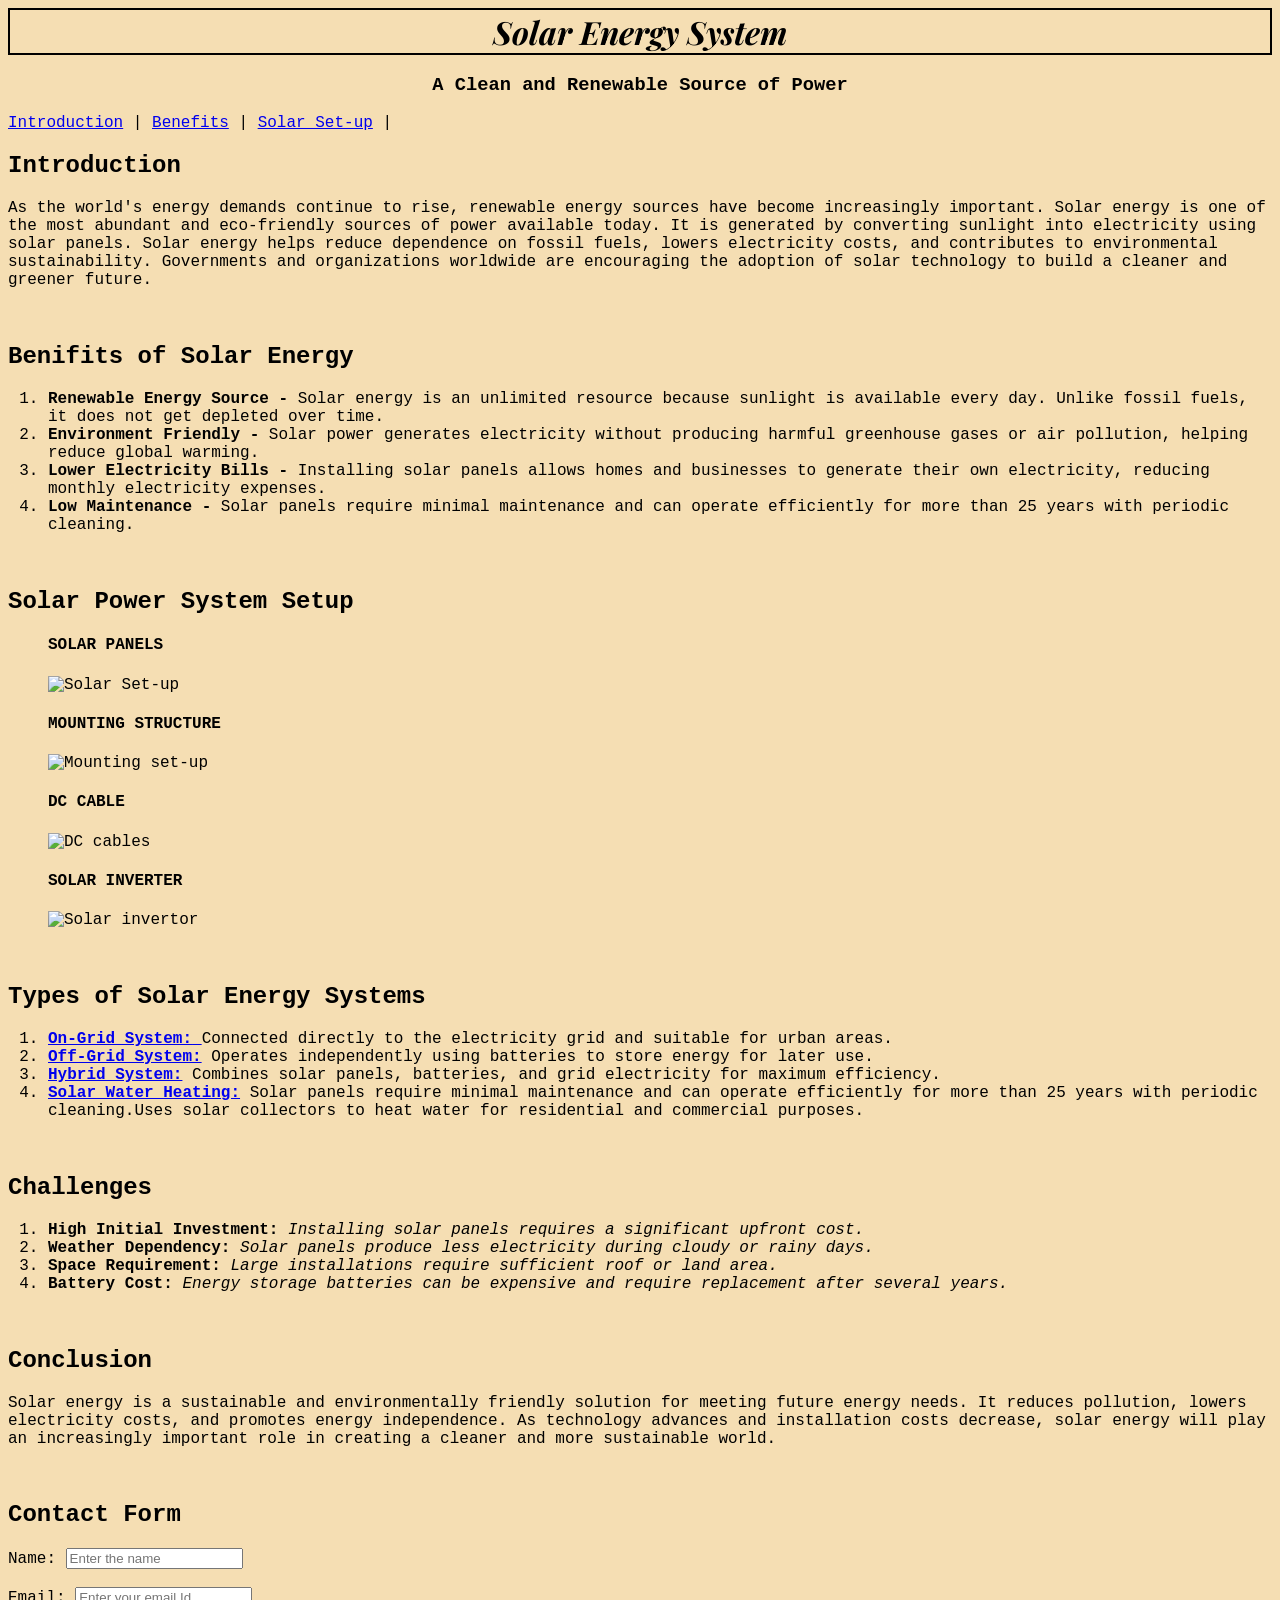
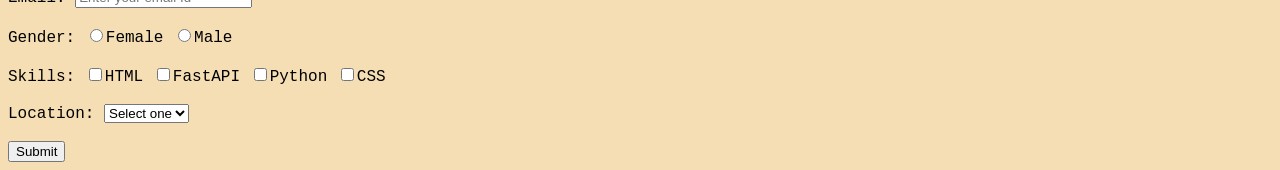
==== index.html @ 3dd2ce3d "Initial commit" ====
<!DOCTYPE html>
<html lang="en">

<head>
    <meta charset="UTF-8">
    <meta name="viewport" content="width=device-width" intitial-scale="1.0">
    <title>Document</title>
    <link rel="stylesheet" href="style.css">

    <link rel="preconnect" href="https://fonts.googleapis.com">
    <link rel="preconnect" href="https://fonts.gstatic.com" crossorigin>
    <link href="https://fonts.googleapis.com/css2?family=Playfair+Display:ital,wght@0,400..900;1,400..900&display=swap"
        rel="stylesheet">
</head>

<body>
    <header>
        <center>
            <h1 class="heading">Solar Energy System</h1>
        </center>
        <center>
            <h3>A Clean and Renewable Source of Power</h3>
        </center>
        <nav>
            <a href="#intro">Introduction</a> |
            <a href="#benefits">Benefits</a> |
            <a href="#solar">Solar Set-up</a> |
        </nav>
    </header>
    <main>
        <section>
            <h2 1d="intro">Introduction</h2>
            <p>
                As the world's energy demands continue to rise, renewable energy sources have become increasingly
                important. Solar energy is one of the most abundant and eco-friendly sources of power available today.
                It is generated by converting sunlight into electricity using solar panels. Solar energy helps reduce
                dependence on fossil fuels, lowers electricity costs, and contributes to environmental sustainability.
                Governments and organizations worldwide are encouraging the adoption of solar technology to build a
                cleaner and greener future.
            </p>

        </section><br>

        <section>
            <h2 id="benefits">Benifits of Solar Energy</h2>
            <div>
                <ol>
                    <li>
                        <strong>Renewable Energy Source - </strong>
                        Solar energy is an unlimited resource because sunlight is available every day. Unlike fossil
                        fuels, it does not get depleted over time.
                    </li>
                    <li>
                        <strong>Environment Friendly - </strong>
                        Solar power generates electricity without producing harmful greenhouse gases or air pollution,
                        helping reduce global warming.
                    </li>
                    <li>
                        <strong>Lower Electricity Bills - </strong>
                        Installing solar panels allows homes and businesses to generate their own electricity, reducing
                        monthly electricity expenses.
                    </li>
                    <li>
                        <strong>Low Maintenance - </strong>
                        Solar panels require minimal maintenance and can operate efficiently for more than 25 years with
                        periodic cleaning.
                    </li>
                </ol>
            </div>

        </section><br>

        <section>
            <h2 id="solar">Solar Power System Setup</h2>
            <ol>
                <h4>SOLAR PANELS</h4>
                <div>
                    <img src="https://encrypted-tbn0.gstatic.com/images?q=tbn:ANd9GcQCHwmeiMUBG3wPKuDEhk__jJaUG-YO5RihmivgfycO5cESAaQXRJ-9K9yX&s=10"
                        alt="Solar Set-up" height="300px" width="400px">
                </div>

                <h4>MOUNTING STRUCTURE</h4>
                <div>
                    <img src="https://encrypted-tbn0.gstatic.com/images?q=tbn:ANd9GcTwO6g69MUpSmwuzorK_7xvmP1jqNILZ2W1FOPPbNqvizZnfvdRvJ2XJvm0&s=10"
                        alt="Mounting set-up" width="400px" height="300px">
                </div>


                <h4>DC CABLE</h4>
                <div>
                    <img src="https://5.imimg.com/data5/SELLER/Default/2024/5/419949028/VB/KY/PE/47517650/solar-dc-cable.jpg"
                        alt="DC cables" width="400px" height="300px">
                </div>

                <h4>SOLAR INVERTER</h4>
                <div>
                    <img src="https://encrypted-tbn0.gstatic.com/images?q=tbn:ANd9GcSm25J7K8Xj5u1mebppReh3TIGiqgfsSwE25ElABiNSB1L2xkKu4NeKWL4&s=10"
                        alt="Solar invertor" width="400px" height="300px">
                </div>
            </ol>
        </section><br>

        <section>
            <h2>Types of Solar Energy Systems</h2>
            <div>
                <ol>
                    <li>
                        <a href="https://youtu.be/YlI4lH0huEs?si=kgb5kOK5kJyaNaJu" target="_blank">
                            <strong>On-Grid System:</strong>
                        </a>

                        Connected directly to the electricity grid and suitable for urban areas.

                    </li>
                    <li>
                        <a href="https://youtu.be/pd5Pie-w7KE?si=GDwRs8TvmSx0lW7p" target="_blank"><strong>Off-Grid
                                System:</strong></a>
                        Operates independently using batteries to store energy for later use.

                    </li>
                    <li>
                        <a href="https://youtu.be/BMrA-5EDakg?si=TUPazJKDAv8kwu_P" target="_blank"><strong>Hybrid
                                System:</strong></a>
                        Combines solar panels, batteries, and grid electricity for maximum efficiency.

                    </li>
                    <li>
                        <a href="https://youtu.be/YmP04fg7yOA?si=Kg4Abdz9SZV_JXS_" target="_blank"><strong>Solar Water
                                Heating:</strong></a>
                        Solar panels require minimal maintenance and can operate efficiently for more than 25 years with
                        periodic cleaning.Uses solar collectors to heat water for residential and commercial purposes.

                    </li>
                </ol>
            </div>

        </section><br>

        <section>
            <h2>Challenges</h2>
            <ol>
                <li>
                    <strong>High Initial Investment:</strong>
                    <i>Installing solar panels requires a significant upfront cost.</i>

                </li>
                <li>
                    <strong>Weather Dependency:</strong>
                    <i>Solar panels produce less electricity during cloudy or rainy days.</i>
                </li>
                <li>
                    <strong>Space Requirement:</strong>
                    <i>Large installations require sufficient roof or land area.</i>
                </li>
                <li>
                    <strong>Battery Cost:</strong>
                    <i>Energy storage batteries can be expensive and require replacement after several years.</i>
                </li>
            </ol>
        </section><br>

        <section>
            <h2>Conclusion</h2>
            <p>
                Solar energy is a sustainable and environmentally friendly solution for meeting future energy needs. It
                reduces pollution, lowers electricity costs, and promotes energy independence. As technology advances
                and installation costs decrease, solar energy will play an increasingly important role in creating a
                cleaner and more sustainable world.
            </p>

        </section><br>

    </main>
    <footer>
        <h2>Contact Form</h2>
        <form action="submit.html">
            <label>Name: </label>
            <input type="text" name="name" placeholder="Enter the name" required>
            <br><br>

            <label>Email: </label>
            <input type="email" placeholder="Enter your email Id"><br><br>

            <label>Gender: </label>
            <input type="radio" name="gender" value="female">Female
            <input type="radio" name="gender" value="female">Male<br><br>

            <label>Skills: </label>
            <input type="checkbox" name="skill" value="html">HTML
            <input type="checkbox" name="skill" value="html">FastAPI
            <input type="checkbox" name="skill" value="html">Python
            <input type="checkbox" name="skill" value="html">CSS
            <br><br>

            <label>Location: </label>

            <select>
                <option>Select one</option>
                <option>Mandya</option>
                <option>Udupi</option>
                <option>Hubbali</option>
                <option>Dharwad</option>
                <option>Bangluru</option>
                <option>Mysuru</option>
            </select><br><br>
            
                <button type="submit">Submit</button>
            
        </form>
    </footer>
</body>

</html>
---- style.css ----
body{ 
    background-color: wheat;
    font-family: 'Courier New', 'Courier New', Courier, monospace;
}

h1 {
    font-family: "Playfair Display", serif;
    font-style: italic;
}


.playfair-display{
  font-family: "Playfair Display", serif;
  font-optical-sizing: auto;
  font-weight: 400;
  font-style: normal;
}

.heading{
    margin: auto ;
    padding: auto;
    border: 2px solid black;
}
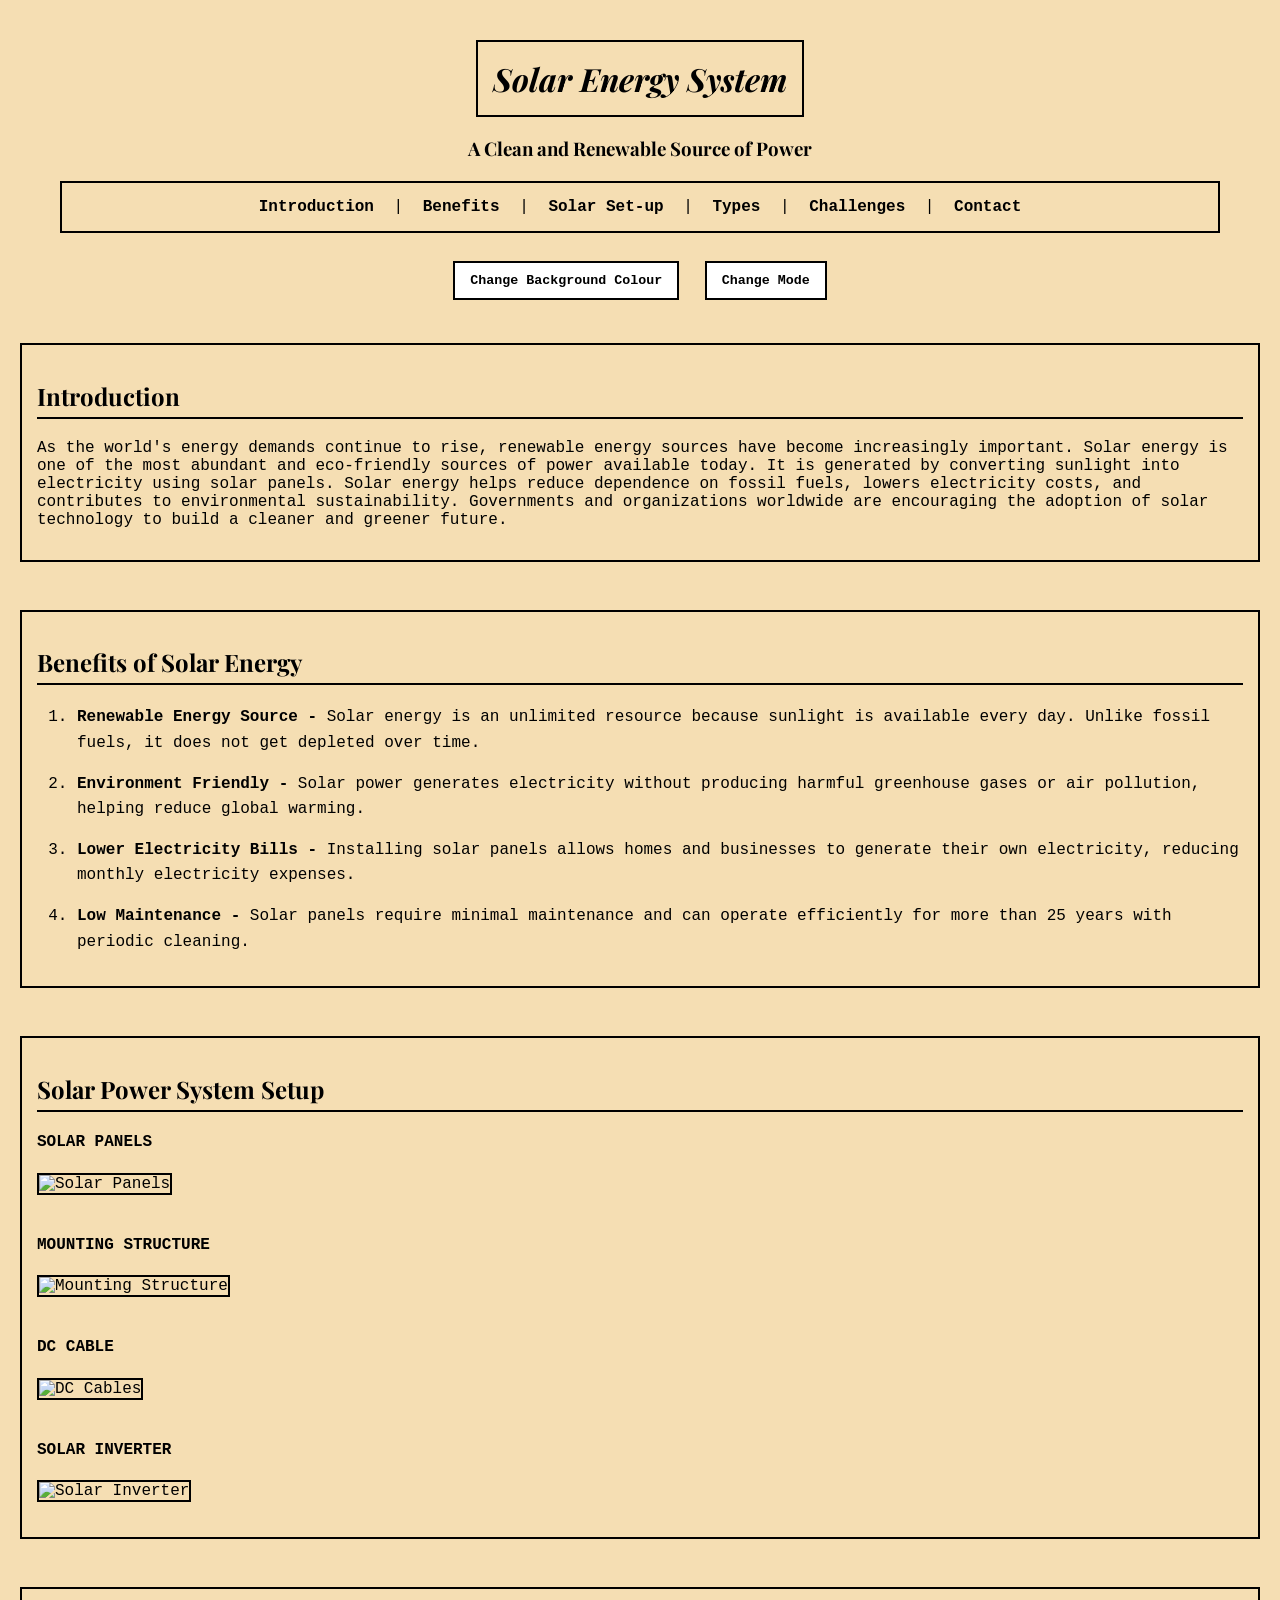
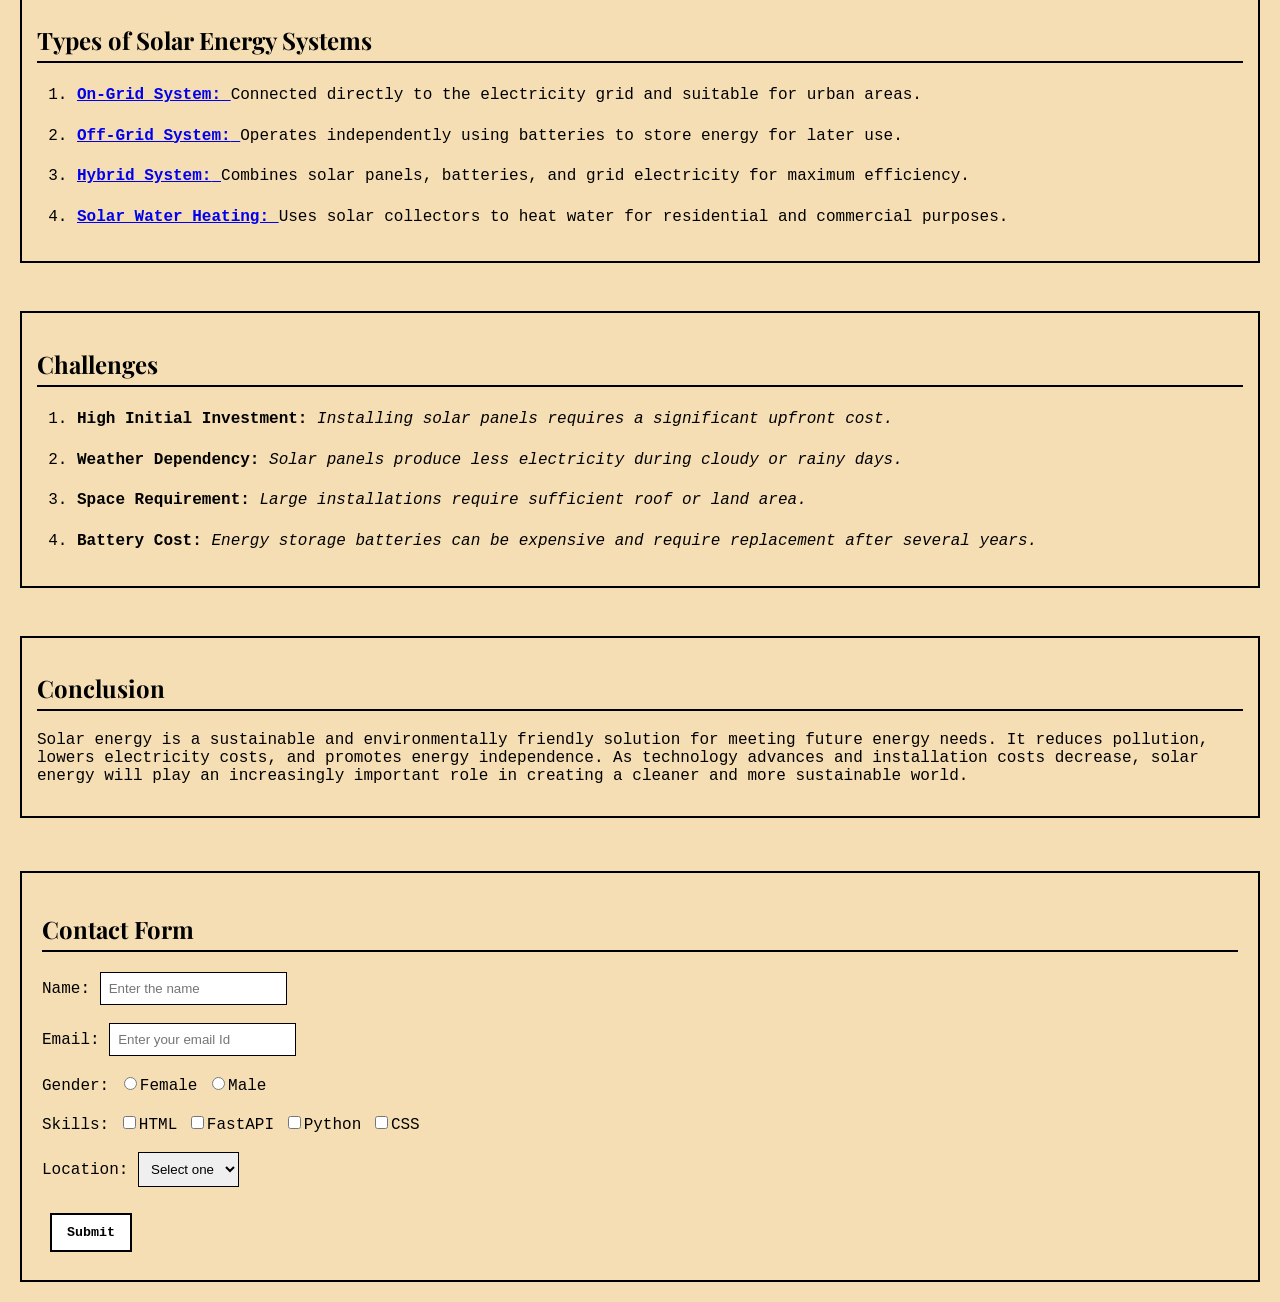
==== commit d4ae1cde: "new content" ====
--- a/index.html
+++ b/index.html
@@ -1,35 +1,47 @@
 <!DOCTYPE html>
 <html lang="en">
-
 <head>
     <meta charset="UTF-8">
-    <meta name="viewport" content="width=device-width" intitial-scale="1.0">
-    <title>Document</title>
+    <meta name="viewport" content="width=device-width, initial-scale=1.0">
+    <title>Solar Energy System</title>
     <link rel="stylesheet" href="style.css">
 
     <link rel="preconnect" href="https://fonts.googleapis.com">
     <link rel="preconnect" href="https://fonts.gstatic.com" crossorigin>
-    <link href="https://fonts.googleapis.com/css2?family=Playfair+Display:ital,wght@0,400..900;1,400..900&display=swap"
-        rel="stylesheet">
+    <link href="https://fonts.googleapis.com/css2?family=Playfair+Display:ital,wght@0,400..900;1,400..900&display=swap" rel="stylesheet">
 </head>
 
-<body>
+<body class="light">
+
     <header>
         <center>
             <h1 class="heading">Solar Energy System</h1>
         </center>
+
         <center>
             <h3>A Clean and Renewable Source of Power</h3>
         </center>
+
         <nav>
             <a href="#intro">Introduction</a> |
             <a href="#benefits">Benefits</a> |
             <a href="#solar">Solar Set-up</a> |
+            <a href="#types">Types</a> |
+            <a href="#challenges">Challenges</a> |
+            <a href="#contact">Contact</a>
         </nav>
+
+        <center>
+            <button onclick="changing()">Change Background Colour</button>
+            <button id="mode">Change Mode</button>
+        </center>
     </header>
+
     <main>
-        <section>
-            <h2 1d="intro">Introduction</h2>
+
+        <section id="intro">
+            <h2>Introduction</h2>
+
             <p>
                 As the world's energy demands continue to rise, renewable energy sources have become increasingly
                 important. Solar energy is one of the most abundant and eco-friendly sources of power available today.
@@ -38,163 +50,184 @@
                 Governments and organizations worldwide are encouraging the adoption of solar technology to build a
                 cleaner and greener future.
             </p>
-
-        </section><br>
-
-        <section>
-            <h2 id="benefits">Benifits of Solar Energy</h2>
-            <div>
-                <ol>
-                    <li>
-                        <strong>Renewable Energy Source - </strong>
-                        Solar energy is an unlimited resource because sunlight is available every day. Unlike fossil
-                        fuels, it does not get depleted over time.
-                    </li>
-                    <li>
-                        <strong>Environment Friendly - </strong>
-                        Solar power generates electricity without producing harmful greenhouse gases or air pollution,
-                        helping reduce global warming.
-                    </li>
-                    <li>
-                        <strong>Lower Electricity Bills - </strong>
-                        Installing solar panels allows homes and businesses to generate their own electricity, reducing
-                        monthly electricity expenses.
-                    </li>
-                    <li>
-                        <strong>Low Maintenance - </strong>
-                        Solar panels require minimal maintenance and can operate efficiently for more than 25 years with
-                        periodic cleaning.
-                    </li>
-                </ol>
-            </div>
-
-        </section><br>
-
-        <section>
-            <h2 id="solar">Solar Power System Setup</h2>
+        </section>
+
+        <br>
+
+        <section id="benefits">
+            <h2>Benefits of Solar Energy</h2>
+
             <ol>
-                <h4>SOLAR PANELS</h4>
-                <div>
-                    <img src="https://encrypted-tbn0.gstatic.com/images?q=tbn:ANd9GcQCHwmeiMUBG3wPKuDEhk__jJaUG-YO5RihmivgfycO5cESAaQXRJ-9K9yX&s=10"
-                        alt="Solar Set-up" height="300px" width="400px">
-                </div>
-
-                <h4>MOUNTING STRUCTURE</h4>
-                <div>
-                    <img src="https://encrypted-tbn0.gstatic.com/images?q=tbn:ANd9GcTwO6g69MUpSmwuzorK_7xvmP1jqNILZ2W1FOPPbNqvizZnfvdRvJ2XJvm0&s=10"
-                        alt="Mounting set-up" width="400px" height="300px">
-                </div>
-
-
-                <h4>DC CABLE</h4>
-                <div>
-                    <img src="https://5.imimg.com/data5/SELLER/Default/2024/5/419949028/VB/KY/PE/47517650/solar-dc-cable.jpg"
-                        alt="DC cables" width="400px" height="300px">
-                </div>
-
-                <h4>SOLAR INVERTER</h4>
-                <div>
-                    <img src="https://encrypted-tbn0.gstatic.com/images?q=tbn:ANd9GcSm25J7K8Xj5u1mebppReh3TIGiqgfsSwE25ElABiNSB1L2xkKu4NeKWL4&s=10"
-                        alt="Solar invertor" width="400px" height="300px">
-                </div>
+                <li>
+                    <strong>Renewable Energy Source - </strong>
+                    Solar energy is an unlimited resource because sunlight is available every day. Unlike fossil
+                    fuels, it does not get depleted over time.
+                </li>
+
+                <li>
+                    <strong>Environment Friendly - </strong>
+                    Solar power generates electricity without producing harmful greenhouse gases or air pollution,
+                    helping reduce global warming.
+                </li>
+
+                <li>
+                    <strong>Lower Electricity Bills - </strong>
+                    Installing solar panels allows homes and businesses to generate their own electricity, reducing
+                    monthly electricity expenses.
+                </li>
+
+                <li>
+                    <strong>Low Maintenance - </strong>
+                    Solar panels require minimal maintenance and can operate efficiently for more than 25 years with
+                    periodic cleaning.
+                </li>
             </ol>
-        </section><br>
-
-        <section>
+        </section>
+
+        <br>
+
+        <section id="solar">
+            <h2>Solar Power System Setup</h2>
+
+            <h4>SOLAR PANELS</h4>
+            <div>
+                <img src="https://encrypted-tbn0.gstatic.com/images?q=tbn:ANd9GcQCHwmeiMUBG3wPKuDEhk__jJaUG-YO5RihmivgfycO5cESAaQXRJ-9K9yX&s=10"
+                    alt="Solar Panels">
+            </div>
+
+            <h4>MOUNTING STRUCTURE</h4>
+            <div>
+                <img src="https://encrypted-tbn0.gstatic.com/images?q=tbn:ANd9GcTwO6g69MUpSmwuzorK_7xvmP1jqNILZ2W1FOPPbNqvizZnfvdRvJ2XJvm0&s=10"
+                    alt="Mounting Structure">
+            </div>
+
+            <h4>DC CABLE</h4>
+            <div>
+                <img src="https://5.imimg.com/data5/SELLER/Default/2024/5/419949028/VB/KY/PE/47517650/solar-dc-cable.jpg"
+                    alt="DC Cables">
+            </div>
+
+            <h4>SOLAR INVERTER</h4>
+            <div>
+                <img src="https://encrypted-tbn0.gstatic.com/images?q=tbn:ANd9GcSm25J7K8Xj5u1mebppReh3TIGiqgfsSwE25ElABiNSB1L2xkKu4NeKWL4&s=10"
+                    alt="Solar Inverter">
+            </div>
+        </section>
+
+        <br>
+
+        <section id="types">
             <h2>Types of Solar Energy Systems</h2>
-            <div>
-                <ol>
-                    <li>
-                        <a href="https://youtu.be/YlI4lH0huEs?si=kgb5kOK5kJyaNaJu" target="_blank">
-                            <strong>On-Grid System:</strong>
-                        </a>
-
-                        Connected directly to the electricity grid and suitable for urban areas.
-
-                    </li>
-                    <li>
-                        <a href="https://youtu.be/pd5Pie-w7KE?si=GDwRs8TvmSx0lW7p" target="_blank"><strong>Off-Grid
-                                System:</strong></a>
-                        Operates independently using batteries to store energy for later use.
-
-                    </li>
-                    <li>
-                        <a href="https://youtu.be/BMrA-5EDakg?si=TUPazJKDAv8kwu_P" target="_blank"><strong>Hybrid
-                                System:</strong></a>
-                        Combines solar panels, batteries, and grid electricity for maximum efficiency.
-
-                    </li>
-                    <li>
-                        <a href="https://youtu.be/YmP04fg7yOA?si=Kg4Abdz9SZV_JXS_" target="_blank"><strong>Solar Water
-                                Heating:</strong></a>
-                        Solar panels require minimal maintenance and can operate efficiently for more than 25 years with
-                        periodic cleaning.Uses solar collectors to heat water for residential and commercial purposes.
-
-                    </li>
-                </ol>
-            </div>
-
-        </section><br>
-
-        <section>
+
+            <ol>
+                <li>
+                    <a href="https://youtu.be/YlI4lH0huEs?si=kgb5kOK5kJyaNaJu" target="_blank">
+                        <strong>On-Grid System:</strong>
+                    </a>
+                    Connected directly to the electricity grid and suitable for urban areas.
+                </li>
+
+                <li>
+                    <a href="https://youtu.be/pd5Pie-w7KE?si=GDwRs8TvmSx0lW7p" target="_blank">
+                        <strong>Off-Grid System:</strong>
+                    </a>
+                    Operates independently using batteries to store energy for later use.
+                </li>
+
+                <li>
+                    <a href="https://youtu.be/BMrA-5EDakg?si=TUPazJKDAv8kwu_P" target="_blank">
+                        <strong>Hybrid System:</strong>
+                    </a>
+                    Combines solar panels, batteries, and grid electricity for maximum efficiency.
+                </li>
+
+                <li>
+                    <a href="https://youtu.be/YmP04fg7yOA?si=Kg4Abdz9SZV_JXS_" target="_blank">
+                        <strong>Solar Water Heating:</strong>
+                    </a>
+                    Uses solar collectors to heat water for residential and commercial purposes.
+                </li>
+            </ol>
+        </section>
+
+        <br>
+
+        <section id="challenges">
             <h2>Challenges</h2>
+
             <ol>
                 <li>
                     <strong>High Initial Investment:</strong>
                     <i>Installing solar panels requires a significant upfront cost.</i>
-
-                </li>
+                </li>
+
                 <li>
                     <strong>Weather Dependency:</strong>
                     <i>Solar panels produce less electricity during cloudy or rainy days.</i>
                 </li>
+
                 <li>
                     <strong>Space Requirement:</strong>
                     <i>Large installations require sufficient roof or land area.</i>
                 </li>
+
                 <li>
                     <strong>Battery Cost:</strong>
                     <i>Energy storage batteries can be expensive and require replacement after several years.</i>
                 </li>
             </ol>
-        </section><br>
+        </section>
+
+        <br>
 
         <section>
             <h2>Conclusion</h2>
+
             <p>
-                Solar energy is a sustainable and environmentally friendly solution for meeting future energy needs. It
-                reduces pollution, lowers electricity costs, and promotes energy independence. As technology advances
-                and installation costs decrease, solar energy will play an increasingly important role in creating a
-                cleaner and more sustainable world.
+                Solar energy is a sustainable and environmentally friendly solution for meeting future energy needs.
+                It reduces pollution, lowers electricity costs, and promotes energy independence. As technology
+                advances and installation costs decrease, solar energy will play an increasingly important role in
+                creating a cleaner and more sustainable world.
             </p>
-
-        </section><br>
+        </section>
+
+        <br>
 
     </main>
-    <footer>
+
+    <footer id="contact">
+
         <h2>Contact Form</h2>
+
         <form action="submit.html">
-            <label>Name: </label>
+
+            <label>Name:</label>
             <input type="text" name="name" placeholder="Enter the name" required>
-            <br><br>
-
-            <label>Email: </label>
-            <input type="email" placeholder="Enter your email Id"><br><br>
-
-            <label>Gender: </label>
+
+            <br><br>
+
+            <label>Email:</label>
+            <input type="email" name="email" placeholder="Enter your email Id" required>
+
+            <br><br>
+
+            <label>Gender:</label>
             <input type="radio" name="gender" value="female">Female
-            <input type="radio" name="gender" value="female">Male<br><br>
-
-            <label>Skills: </label>
+            <input type="radio" name="gender" value="male">Male
+
+            <br><br>
+
+            <label>Skills:</label>
             <input type="checkbox" name="skill" value="html">HTML
-            <input type="checkbox" name="skill" value="html">FastAPI
-            <input type="checkbox" name="skill" value="html">Python
-            <input type="checkbox" name="skill" value="html">CSS
-            <br><br>
-
-            <label>Location: </label>
-
-            <select>
+            <input type="checkbox" name="skill" value="fastapi">FastAPI
+            <input type="checkbox" name="skill" value="python">Python
+            <input type="checkbox" name="skill" value="css">CSS
+
+            <br><br>
+
+            <label>Location:</label>
+
+            <select name="location">
                 <option>Select one</option>
                 <option>Mandya</option>
                 <option>Udupi</option>
@@ -202,12 +235,17 @@
                 <option>Dharwad</option>
                 <option>Bangluru</option>
                 <option>Mysuru</option>
-            </select><br><br>
-            
-                <button type="submit">Submit</button>
-            
+            </select>
+
+            <br><br>
+
+            <button type="submit">Submit</button>
+
         </form>
+
     </footer>
+
+    <script src="script.js"></script>
+
 </body>
-
 </html>
--- a/style.css
+++ b/style.css
@@ -1,7 +1,10 @@
-
-body{ 
+body {
     background-color: wheat;
-    font-family: 'Courier New', 'Courier New', Courier, monospace;
+    color: black;
+    font-family: 'Courier New', Courier, monospace;
+    margin: 0;
+    padding: 20px;
+    transition: 0.5s;
 }
 
 h1 {
@@ -9,16 +12,124 @@
     font-style: italic;
 }
 
-
-.playfair-display{
-  font-family: "Playfair Display", serif;
-  font-optical-sizing: auto;
-  font-weight: 400;
-  font-style: normal;
+h2 {
+    font-family: "Playfair Display", serif;
+    border-bottom: 2px solid black;
+    padding-bottom: 5px;
 }
 
-.heading{
-    margin: auto ;
-    padding: auto;
+h3 {
+    font-family: "Playfair Display", serif;
+}
+
+.heading {
+    margin: auto;
+    padding: 15px;
     border: 2px solid black;
+    display: inline-block;
+}
+
+header {
+    text-align: center;
+    padding: 20px;
+}
+
+nav {
+    margin: 20px;
+    padding: 15px;
+    border: 2px solid black;
+}
+
+nav a {
+    color: black;
+    text-decoration: none;
+    font-weight: bold;
+    margin: 10px;
+}
+
+nav a:hover {
+    text-decoration: underline;
+}
+
+section {
+    padding: 15px;
+    margin: 15px 0;
+    border: 2px solid black;
+}
+
+li {
+    margin: 15px 0;
+    line-height: 1.6;
+}
+
+img {
+    width: 400px;
+    height: 300px;
+    object-fit: cover;
+    border: 2px solid black;
+    margin-bottom: 20px;
+}
+
+button {
+    padding: 10px 15px;
+    margin: 8px;
+    border: 2px solid black;
+    background-color: white;
+    color: black;
+    cursor: pointer;
+    font-family: 'Courier New', Courier, monospace;
+    font-weight: bold;
+}
+
+button:hover {
+    background-color: black;
+    color: white;
+}
+
+input,
+select {
+    padding: 8px;
+    border: 1px solid black;
+}
+
+footer {
+    border: 2px solid black;
+    padding: 20px;
+    margin-top: 20px;
+}
+
+.light {
+    background-color: wheat;
+    color: black;
+}
+
+.dark {
+    background-color: #1b1b1b;
+    color: white;
+}
+
+.dark h2 {
+    border-bottom: 2px solid white;
+}
+
+.dark section,
+.dark footer,
+.dark nav,
+.dark .heading {
+    border-color: white;
+}
+
+.dark nav a {
+    color: white;
+}
+
+.dark button {
+    background-color: #333;
+    color: white;
+    border-color: white;
+}
+
+.dark button:hover {
+    background-color: white;
+    color: black;
 }
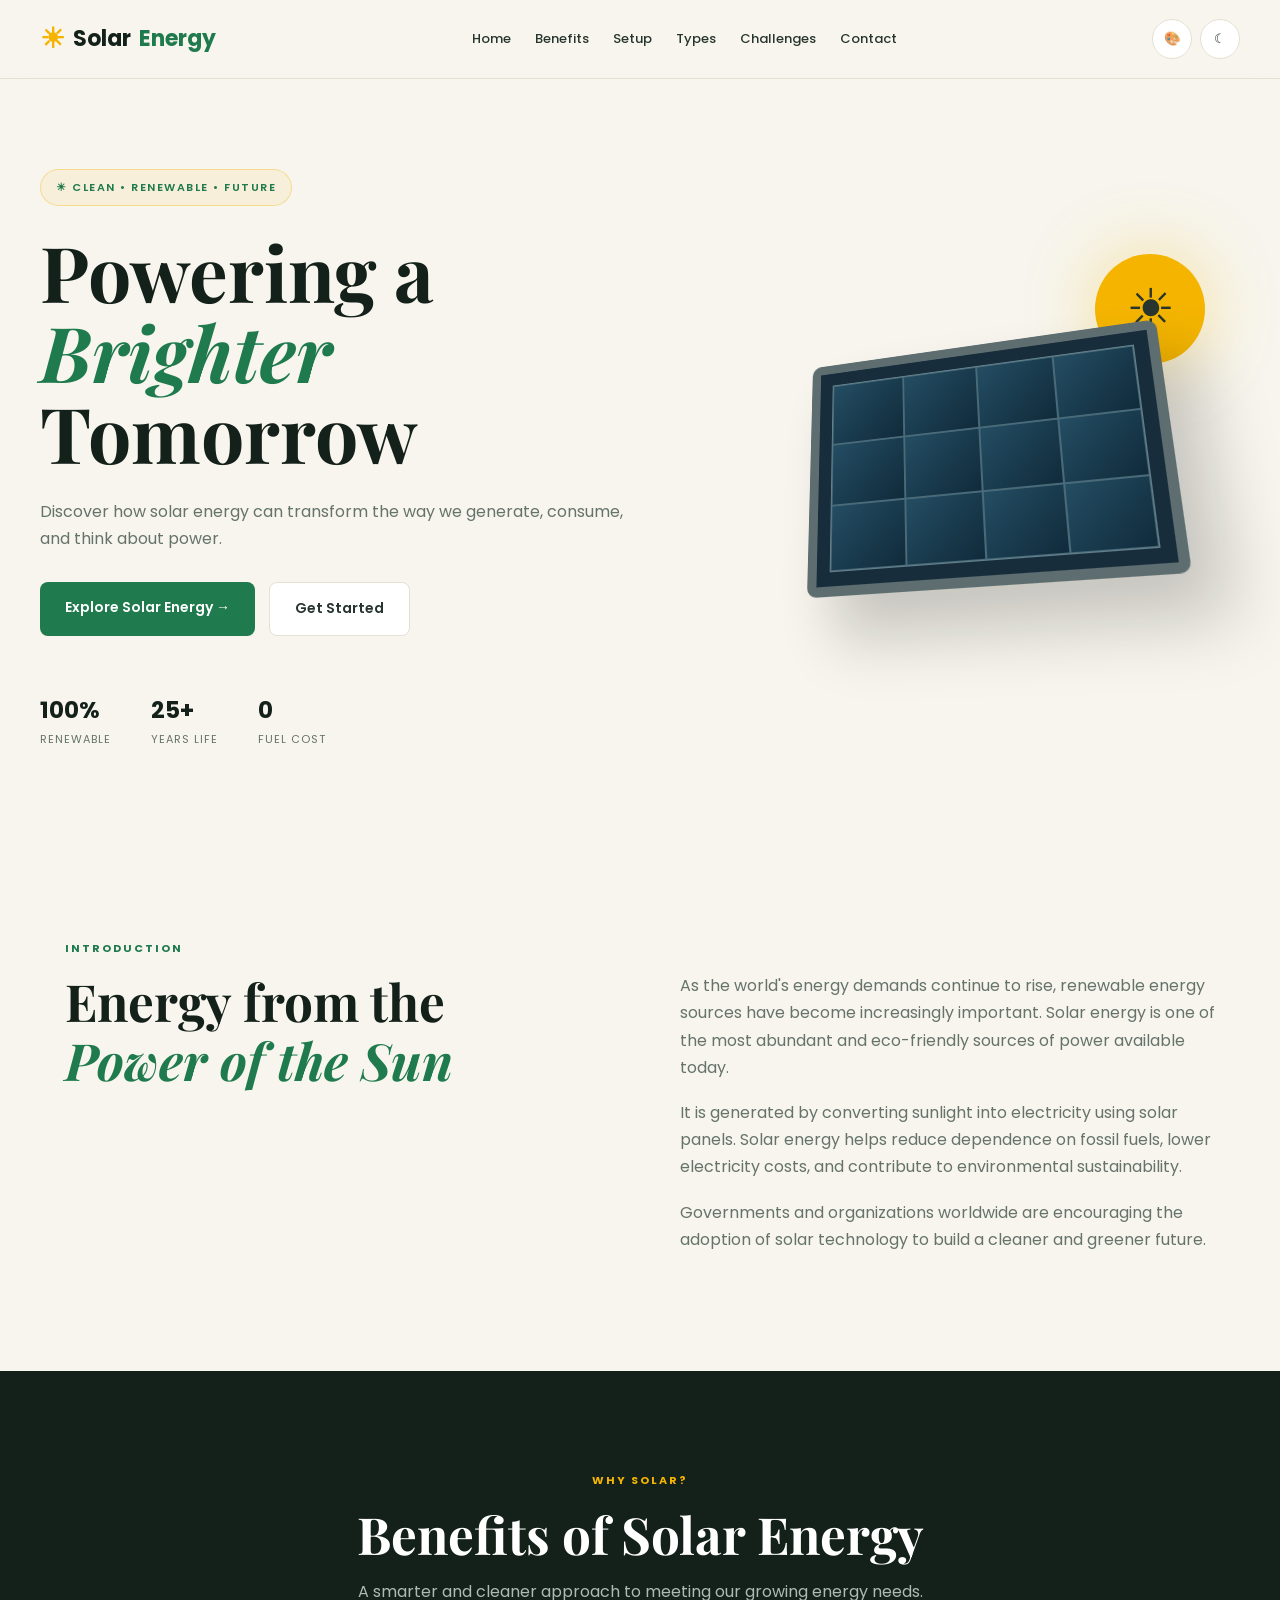
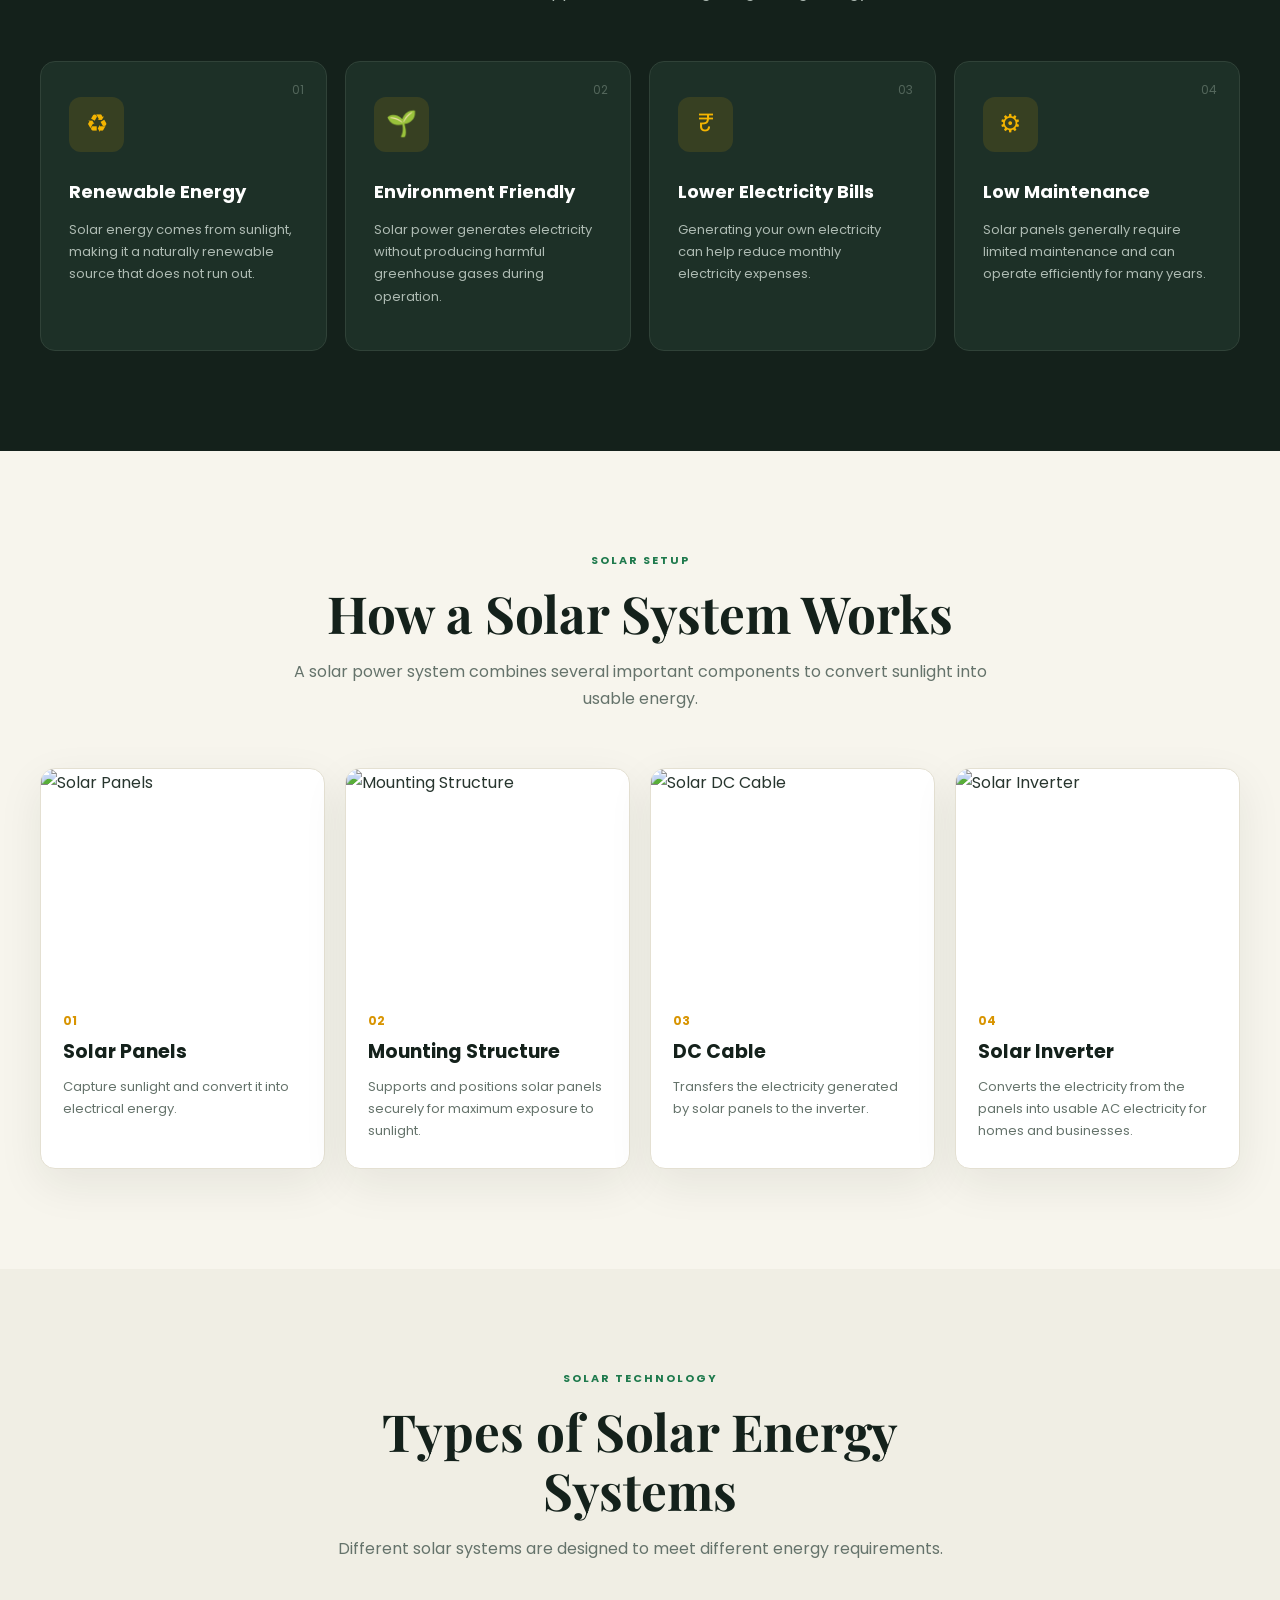
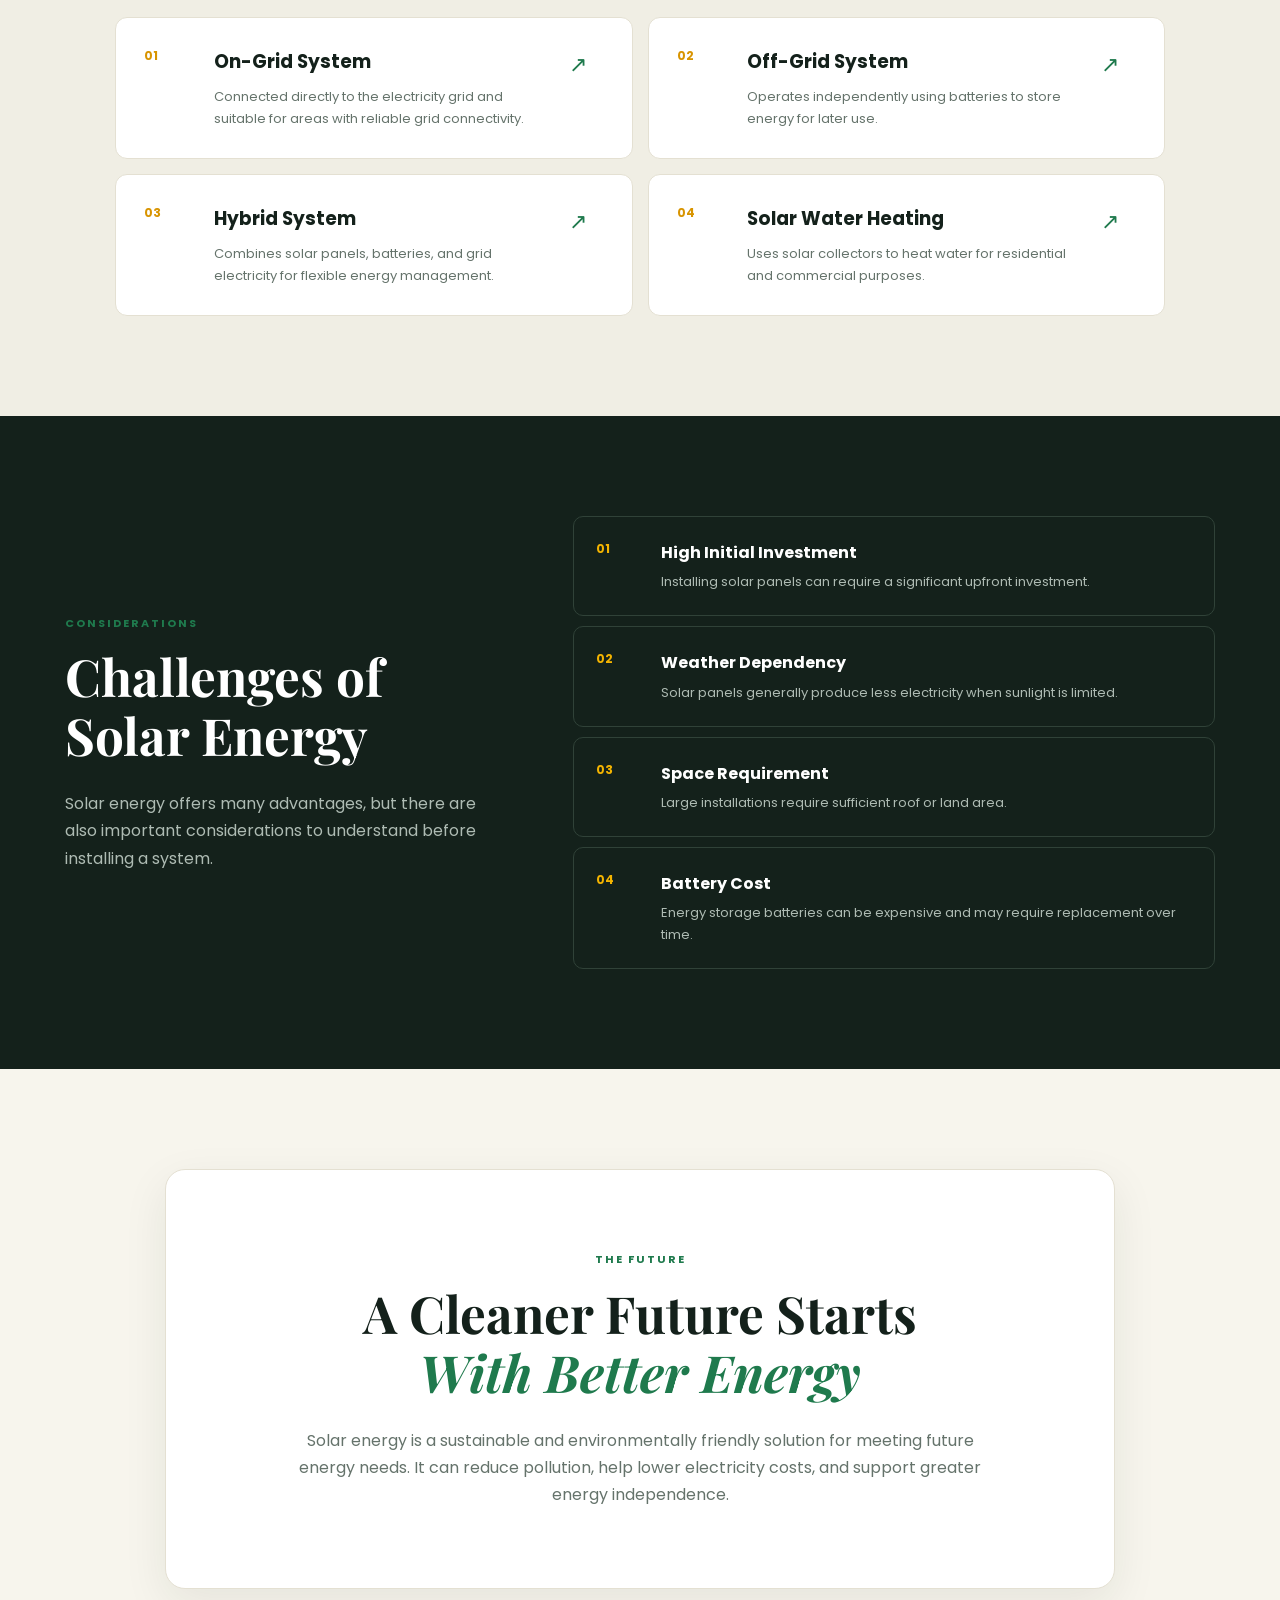
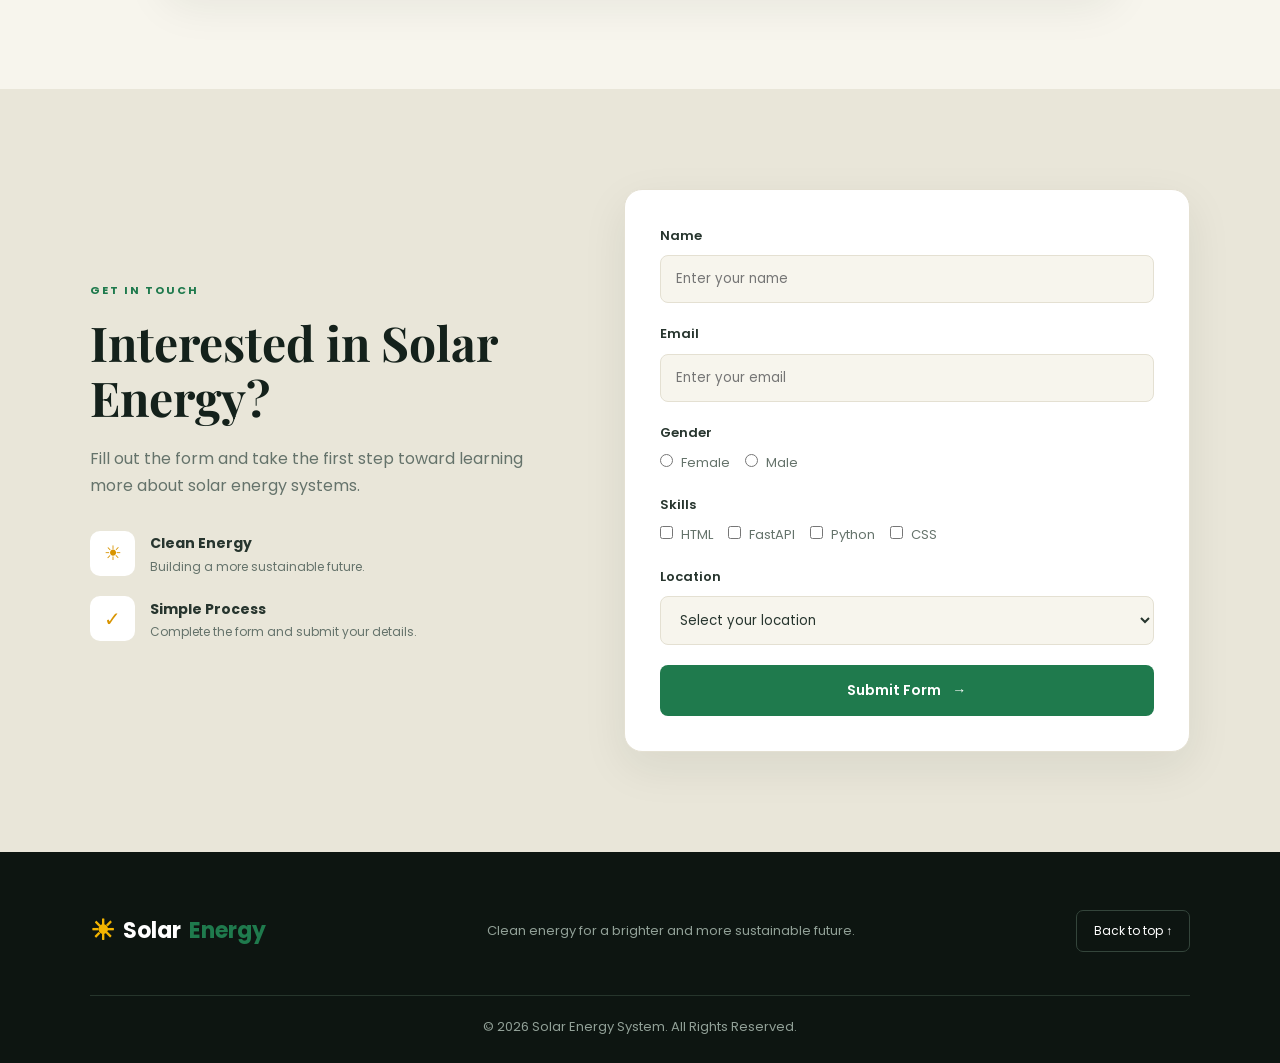
==== commit e4d83c46: "new2" ====
--- a/index.html
+++ b/index.html
@@ -4,246 +4,953 @@
     <meta charset="UTF-8">
     <meta name="viewport" content="width=device-width, initial-scale=1.0">
     <title>Solar Energy System</title>
+
     <link rel="stylesheet" href="style.css">
 
     <link rel="preconnect" href="https://fonts.googleapis.com">
     <link rel="preconnect" href="https://fonts.gstatic.com" crossorigin>
-    <link href="https://fonts.googleapis.com/css2?family=Playfair+Display:ital,wght@0,400..900;1,400..900&display=swap" rel="stylesheet">
+
+    <link href="https://fonts.googleapis.com/css2?family=Playfair+Display:wght@500;600;700&family=Poppins:wght@300;400;500;600;700&display=swap" rel="stylesheet">
 </head>
 
 <body class="light">
 
-    <header>
-        <center>
-            <h1 class="heading">Solar Energy System</h1>
-        </center>
-
-        <center>
-            <h3>A Clean and Renewable Source of Power</h3>
-        </center>
-
-        <nav>
-            <a href="#intro">Introduction</a> |
-            <a href="#benefits">Benefits</a> |
-            <a href="#solar">Solar Set-up</a> |
-            <a href="#types">Types</a> |
-            <a href="#challenges">Challenges</a> |
-            <a href="#contact">Contact</a>
+    <header class="header">
+
+        <nav class="navbar">
+
+            <a href="#intro" class="logo">
+                <span>☀</span>
+                Solar<span>Energy</span>
+            </a>
+
+            <div class="nav-links">
+                <a href="#intro">Home</a>
+                <a href="#benefits">Benefits</a>
+                <a href="#solar">Setup</a>
+                <a href="#types">Types</a>
+                <a href="#challenges">Challenges</a>
+                <a href="#contact">Contact</a>
+            </div>
+
+            <div class="nav-actions">
+                <button onclick="changing()" class="control-btn" title="Change Background">
+                    🎨
+                </button>
+
+                <button id="mode" class="control-btn" title="Change Mode">
+                    ☾
+                </button>
+            </div>
+
         </nav>
 
-        <center>
-            <button onclick="changing()">Change Background Colour</button>
-            <button id="mode">Change Mode</button>
-        </center>
     </header>
 
     <main>
 
-        <section id="intro">
-            <h2>Introduction</h2>
+        <section class="hero" id="intro">
+
+            <div class="hero-content">
+
+                <div class="hero-badge">
+                    ☀ CLEAN • RENEWABLE • FUTURE
+                </div>
+
+                <h1>
+                    Powering a
+                    <span>Brighter</span>
+                    Tomorrow
+                </h1>
+
+                <p>
+                    Discover how solar energy can transform the way we
+                    generate, consume, and think about power.
+                </p>
+
+                <div class="hero-buttons">
+                    <a href="#solar" class="primary-btn">
+                        Explore Solar Energy →
+                    </a>
+
+                    <a href="#contact" class="secondary-btn">
+                        Get Started
+                    </a>
+                </div>
+
+                <div class="hero-stats">
+
+                    <div>
+                        <strong>100%</strong>
+                        <span>Renewable</span>
+                    </div>
+
+                    <div>
+                        <strong>25+</strong>
+                        <span>Years Life</span>
+                    </div>
+
+                    <div>
+                        <strong>0</strong>
+                        <span>Fuel Cost</span>
+                    </div>
+
+                </div>
+
+            </div>
+
+            <div class="hero-visual">
+
+                <div class="sun">
+                    ☀
+                </div>
+
+                <div class="solar-panel">
+
+                    <div class="panel-grid">
+                        <span></span>
+                        <span></span>
+                        <span></span>
+                        <span></span>
+                        <span></span>
+                        <span></span>
+                        <span></span>
+                        <span></span>
+                        <span></span>
+                        <span></span>
+                        <span></span>
+                        <span></span>
+                    </div>
+
+                </div>
+
+                <div class="energy-line"></div>
+
+            </div>
+
+        </section>
+
+
+        <section class="intro-section">
+
+            <div class="section-label">
+                INTRODUCTION
+            </div>
+
+            <div class="intro-grid">
+
+                <div>
+                    <h2>
+                        Energy from the
+                        <span>Power of the Sun</span>
+                    </h2>
+                </div>
+
+                <div class="intro-text">
+
+                    <p>
+                        As the world's energy demands continue to rise,
+                        renewable energy sources have become increasingly
+                        important. Solar energy is one of the most abundant
+                        and eco-friendly sources of power available today.
+                    </p>
+
+                    <p>
+                        It is generated by converting sunlight into
+                        electricity using solar panels. Solar energy helps
+                        reduce dependence on fossil fuels, lower electricity
+                        costs, and contribute to environmental sustainability.
+                    </p>
+
+                    <p>
+                        Governments and organizations worldwide are
+                        encouraging the adoption of solar technology to
+                        build a cleaner and greener future.
+                    </p>
+
+                </div>
+
+            </div>
+
+        </section>
+
+
+        <section class="benefits-section" id="benefits">
+
+            <div class="section-heading">
+
+                <div class="section-label">
+                    WHY SOLAR?
+                </div>
+
+                <h2>
+                    Benefits of Solar Energy
+                </h2>
+
+                <p>
+                    A smarter and cleaner approach to meeting our
+                    growing energy needs.
+                </p>
+
+            </div>
+
+
+            <div class="benefit-grid">
+
+                <div class="benefit-card">
+
+                    <div class="card-number">
+                        01
+                    </div>
+
+                    <div class="benefit-icon">
+                        ♻
+                    </div>
+
+                    <h3>
+                        Renewable Energy
+                    </h3>
+
+                    <p>
+                        Solar energy comes from sunlight, making it a
+                        naturally renewable source that does not run out.
+                    </p>
+
+                </div>
+
+
+                <div class="benefit-card">
+
+                    <div class="card-number">
+                        02
+                    </div>
+
+                    <div class="benefit-icon">
+                        🌱
+                    </div>
+
+                    <h3>
+                        Environment Friendly
+                    </h3>
+
+                    <p>
+                        Solar power generates electricity without producing
+                        harmful greenhouse gases during operation.
+                    </p>
+
+                </div>
+
+
+                <div class="benefit-card">
+
+                    <div class="card-number">
+                        03
+                    </div>
+
+                    <div class="benefit-icon">
+                        ₹
+                    </div>
+
+                    <h3>
+                        Lower Electricity Bills
+                    </h3>
+
+                    <p>
+                        Generating your own electricity can help reduce
+                        monthly electricity expenses.
+                    </p>
+
+                </div>
+
+
+                <div class="benefit-card">
+
+                    <div class="card-number">
+                        04
+                    </div>
+
+                    <div class="benefit-icon">
+                        ⚙
+                    </div>
+
+                    <h3>
+                        Low Maintenance
+                    </h3>
+
+                    <p>
+                        Solar panels generally require limited maintenance
+                        and can operate efficiently for many years.
+                    </p>
+
+                </div>
+
+            </div>
+
+        </section>
+
+
+        <section class="setup-section" id="solar">
+
+            <div class="section-heading">
+
+                <div class="section-label">
+                    SOLAR SETUP
+                </div>
+
+                <h2>
+                    How a Solar System Works
+                </h2>
+
+                <p>
+                    A solar power system combines several important
+                    components to convert sunlight into usable energy.
+                </p>
+
+            </div>
+
+
+            <div class="setup-grid">
+
+                <div class="setup-card">
+
+                    <div class="image-wrapper">
+
+                        <img
+                            src="https://encrypted-tbn0.gstatic.com/images?q=tbn:ANd9GcQCHwmeiMUBG3wPKuDEhk__jJaUG-YO5RihmivgfycO5cESAaQXRJ-9K9yX&s=10"
+                            alt="Solar Panels"
+                        >
+
+                    </div>
+
+                    <span>01</span>
+
+                    <h3>
+                        Solar Panels
+                    </h3>
+
+                    <p>
+                        Capture sunlight and convert it into electrical
+                        energy.
+                    </p>
+
+                </div>
+
+
+                <div class="setup-card">
+
+                    <div class="image-wrapper">
+
+                        <img
+                            src="https://encrypted-tbn0.gstatic.com/images?q=tbn:ANd9GcTwO6g69MUpSmwuzorK_7xvmP1jqNILZ2W1FOPPbNqvizZnfvdRvJ2XJvm0&s=10"
+                            alt="Mounting Structure"
+                        >
+
+                    </div>
+
+                    <span>02</span>
+
+                    <h3>
+                        Mounting Structure
+                    </h3>
+
+                    <p>
+                        Supports and positions solar panels securely
+                        for maximum exposure to sunlight.
+                    </p>
+
+                </div>
+
+
+                <div class="setup-card">
+
+                    <div class="image-wrapper">
+
+                        <img
+                            src="https://5.imimg.com/data5/SELLER/Default/2024/5/419949028/VB/KY/PE/47517650/solar-dc-cable.jpg"
+                            alt="Solar DC Cable"
+                        >
+
+                    </div>
+
+                    <span>03</span>
+
+                    <h3>
+                        DC Cable
+                    </h3>
+
+                    <p>
+                        Transfers the electricity generated by solar
+                        panels to the inverter.
+                    </p>
+
+                </div>
+
+
+                <div class="setup-card">
+
+                    <div class="image-wrapper">
+
+                        <img
+                            src="https://encrypted-tbn0.gstatic.com/images?q=tbn:ANd9GcSm25J7K8Xj5u1mebppReh3TIGiqgfsSwE25ElABiNSB1L2xkKu4NeKWL4&s=10"
+                            alt="Solar Inverter"
+                        >
+
+                    </div>
+
+                    <span>04</span>
+
+                    <h3>
+                        Solar Inverter
+                    </h3>
+
+                    <p>
+                        Converts the electricity from the panels into
+                        usable AC electricity for homes and businesses.
+                    </p>
+
+                </div>
+
+            </div>
+
+        </section>
+
+
+        <section class="types-section" id="types">
+
+            <div class="section-heading">
+
+                <div class="section-label">
+                    SOLAR TECHNOLOGY
+                </div>
+
+                <h2>
+                    Types of Solar Energy Systems
+                </h2>
+
+                <p>
+                    Different solar systems are designed to meet
+                    different energy requirements.
+                </p>
+
+            </div>
+
+
+            <div class="types-grid">
+
+                <a
+                    href="https://youtu.be/YlI4lH0huEs?si=kgb5kOK5kJyaNaJu"
+                    target="_blank"
+                    class="type-card"
+                >
+
+                    <span class="type-number">
+                        01
+                    </span>
+
+                    <div>
+
+                        <h3>
+                            On-Grid System
+                        </h3>
+
+                        <p>
+                            Connected directly to the electricity grid
+                            and suitable for areas with reliable grid
+                            connectivity.
+                        </p>
+
+                    </div>
+
+                    <span class="arrow">
+                        ↗
+                    </span>
+
+                </a>
+
+
+                <a
+                    href="https://youtu.be/pd5Pie-w7KE?si=GDwRs8TvmSx0lW7p"
+                    target="_blank"
+                    class="type-card"
+                >
+
+                    <span class="type-number">
+                        02
+                    </span>
+
+                    <div>
+
+                        <h3>
+                            Off-Grid System
+                        </h3>
+
+                        <p>
+                            Operates independently using batteries to
+                            store energy for later use.
+                        </p>
+
+                    </div>
+
+                    <span class="arrow">
+                        ↗
+                    </span>
+
+                </a>
+
+
+                <a
+                    href="https://youtu.be/BMrA-5EDakg?si=TUPazJKDAv8kwu_P"
+                    target="_blank"
+                    class="type-card"
+                >
+
+                    <span class="type-number">
+                        03
+                    </span>
+
+                    <div>
+
+                        <h3>
+                            Hybrid System
+                        </h3>
+
+                        <p>
+                            Combines solar panels, batteries, and grid
+                            electricity for flexible energy management.
+                        </p>
+
+                    </div>
+
+                    <span class="arrow">
+                        ↗
+                    </span>
+
+                </a>
+
+
+                <a
+                    href="https://youtu.be/YmP04fg7yOA?si=Kg4Abdz9SZV_JXS_"
+                    target="_blank"
+                    class="type-card"
+                >
+
+                    <span class="type-number">
+                        04
+                    </span>
+
+                    <div>
+
+                        <h3>
+                            Solar Water Heating
+                        </h3>
+
+                        <p>
+                            Uses solar collectors to heat water for
+                            residential and commercial purposes.
+                        </p>
+
+                    </div>
+
+                    <span class="arrow">
+                        ↗
+                    </span>
+
+                </a>
+
+            </div>
+
+        </section>
+
+
+        <section class="challenges-section" id="challenges">
+
+            <div class="challenge-content">
+
+                <div>
+
+                    <div class="section-label">
+                        CONSIDERATIONS
+                    </div>
+
+                    <h2>
+                        Challenges of
+                        Solar Energy
+                    </h2>
+
+                    <p>
+                        Solar energy offers many advantages, but there
+                        are also important considerations to understand
+                        before installing a system.
+                    </p>
+
+                </div>
+
+
+                <div class="challenge-list">
+
+                    <div class="challenge-item">
+
+                        <span>
+                            01
+                        </span>
+
+                        <div>
+                            <h3>
+                                High Initial Investment
+                            </h3>
+
+                            <p>
+                                Installing solar panels can require a
+                                significant upfront investment.
+                            </p>
+                        </div>
+
+                    </div>
+
+
+                    <div class="challenge-item">
+
+                        <span>
+                            02
+                        </span>
+
+                        <div>
+                            <h3>
+                                Weather Dependency
+                            </h3>
+
+                            <p>
+                                Solar panels generally produce less
+                                electricity when sunlight is limited.
+                            </p>
+                        </div>
+
+                    </div>
+
+
+                    <div class="challenge-item">
+
+                        <span>
+                            03
+                        </span>
+
+                        <div>
+                            <h3>
+                                Space Requirement
+                            </h3>
+
+                            <p>
+                                Large installations require sufficient
+                                roof or land area.
+                            </p>
+                        </div>
+
+                    </div>
+
+
+                    <div class="challenge-item">
+
+                        <span>
+                            04
+                        </span>
+
+                        <div>
+                            <h3>
+                                Battery Cost
+                            </h3>
+
+                            <p>
+                                Energy storage batteries can be expensive
+                                and may require replacement over time.
+                            </p>
+                        </div>
+
+                    </div>
+
+                </div>
+
+            </div>
+
+        </section>
+
+
+        <section class="conclusion-section">
+
+            <div class="conclusion-box">
+
+                <div class="section-label">
+                    THE FUTURE
+                </div>
+
+                <h2>
+                    A Cleaner Future Starts
+                    <span>With Better Energy</span>
+                </h2>
+
+                <p>
+                    Solar energy is a sustainable and environmentally
+                    friendly solution for meeting future energy needs.
+                    It can reduce pollution, help lower electricity costs,
+                    and support greater energy independence.
+                </p>
+
+            </div>
+
+        </section>
+
+
+        <section class="contact-section" id="contact">
+
+            <div class="contact-container">
+
+                <div class="contact-info">
+
+                    <div class="section-label">
+                        GET IN TOUCH
+                    </div>
+
+                    <h2>
+                        Interested in
+                        Solar Energy?
+                    </h2>
+
+                    <p>
+                        Fill out the form and take the first step toward
+                        learning more about solar energy systems.
+                    </p>
+
+                    <div class="contact-detail">
+                        <span>☀</span>
+                        <div>
+                            <strong>Clean Energy</strong>
+                            <p>
+                                Building a more sustainable future.
+                            </p>
+                        </div>
+                    </div>
+
+                    <div class="contact-detail">
+                        <span>✓</span>
+                        <div>
+                            <strong>Simple Process</strong>
+                            <p>
+                                Complete the form and submit your details.
+                            </p>
+                        </div>
+                    </div>
+
+                </div>
+
+
+                <div class="form-wrapper">
+
+                    <form action="submit.html" method="get">
+
+                        <div class="form-group">
+
+                            <label for="name">
+                                Name
+                            </label>
+
+                            <input
+                                type="text"
+                                id="name"
+                                name="name"
+                                placeholder="Enter your name"
+                                required
+                            >
+
+                        </div>
+
+
+                        <div class="form-group">
+
+                            <label for="email">
+                                Email
+                            </label>
+
+                            <input
+                                type="email"
+                                id="email"
+                                name="email"
+                                placeholder="Enter your email"
+                                required
+                            >
+
+                        </div>
+
+
+                        <div class="form-group">
+
+                            <label>
+                                Gender
+                            </label>
+
+                            <div class="radio-group">
+
+                                <label>
+                                    <input
+                                        type="radio"
+                                        name="gender"
+                                        value="female"
+                                    >
+                                    Female
+                                </label>
+
+                                <label>
+                                    <input
+                                        type="radio"
+                                        name="gender"
+                                        value="male"
+                                    >
+                                    Male
+                                </label>
+
+                            </div>
+
+                        </div>
+
+
+                        <div class="form-group">
+
+                            <label>
+                                Skills
+                            </label>
+
+                            <div class="checkbox-group">
+
+                                <label>
+                                    <input
+                                        type="checkbox"
+                                        name="skill"
+                                        value="html"
+                                    >
+                                    HTML
+                                </label>
+
+                                <label>
+                                    <input
+                                        type="checkbox"
+                                        name="skill"
+                                        value="fastapi"
+                                    >
+                                    FastAPI
+                                </label>
+
+                                <label>
+                                    <input
+                                        type="checkbox"
+                                        name="skill"
+                                        value="python"
+                                    >
+                                    Python
+                                </label>
+
+                                <label>
+                                    <input
+                                        type="checkbox"
+                                        name="skill"
+                                        value="css"
+                                    >
+                                    CSS
+                                </label>
+
+                            </div>
+
+                        </div>
+
+
+                        <div class="form-group">
+
+                            <label for="location">
+                                Location
+                            </label>
+
+                            <select
+                                name="location"
+                                id="location"
+                                required
+                            >
+
+                                <option value="">
+                                    Select your location
+                                </option>
+
+                                <option value="Mandya">
+                                    Mandya
+                                </option>
+
+                                <option value="Udupi">
+                                    Udupi
+                                </option>
+
+                                <option value="Hubbali">
+                                    Hubbali
+                                </option>
+
+                                <option value="Dharwad">
+                                    Dharwad
+                                </option>
+
+                                <option value="Bengaluru">
+                                    Bengaluru
+                                </option>
+
+                                <option value="Mysuru">
+                                    Mysuru
+                                </option>
+
+                            </select>
+
+                        </div>
+
+
+                        <button
+                            type="submit"
+                            class="submit-btn"
+                        >
+                            Submit Form
+                            <span>→</span>
+                        </button>
+
+                    </form>
+
+                </div>
+
+            </div>
+
+        </section>
+
+    </main>
+
+
+    <footer class="footer">
+
+        <div class="footer-content">
+
+            <a href="#intro" class="logo">
+                <span>☀</span>
+                Solar<span>Energy</span>
+            </a>
 
             <p>
-                As the world's energy demands continue to rise, renewable energy sources have become increasingly
-                important. Solar energy is one of the most abundant and eco-friendly sources of power available today.
-                It is generated by converting sunlight into electricity using solar panels. Solar energy helps reduce
-                dependence on fossil fuels, lowers electricity costs, and contributes to environmental sustainability.
-                Governments and organizations worldwide are encouraging the adoption of solar technology to build a
-                cleaner and greener future.
+                Clean energy for a brighter and more sustainable future.
             </p>
-        </section>
-
-        <br>
-
-        <section id="benefits">
-            <h2>Benefits of Solar Energy</h2>
-
-            <ol>
-                <li>
-                    <strong>Renewable Energy Source - </strong>
-                    Solar energy is an unlimited resource because sunlight is available every day. Unlike fossil
-                    fuels, it does not get depleted over time.
-                </li>
-
-                <li>
-                    <strong>Environment Friendly - </strong>
-                    Solar power generates electricity without producing harmful greenhouse gases or air pollution,
-                    helping reduce global warming.
-                </li>
-
-                <li>
-                    <strong>Lower Electricity Bills - </strong>
-                    Installing solar panels allows homes and businesses to generate their own electricity, reducing
-                    monthly electricity expenses.
-                </li>
-
-                <li>
-                    <strong>Low Maintenance - </strong>
-                    Solar panels require minimal maintenance and can operate efficiently for more than 25 years with
-                    periodic cleaning.
-                </li>
-            </ol>
-        </section>
-
-        <br>
-
-        <section id="solar">
-            <h2>Solar Power System Setup</h2>
-
-            <h4>SOLAR PANELS</h4>
-            <div>
-                <img src="https://encrypted-tbn0.gstatic.com/images?q=tbn:ANd9GcQCHwmeiMUBG3wPKuDEhk__jJaUG-YO5RihmivgfycO5cESAaQXRJ-9K9yX&s=10"
-                    alt="Solar Panels">
-            </div>
-
-            <h4>MOUNTING STRUCTURE</h4>
-            <div>
-                <img src="https://encrypted-tbn0.gstatic.com/images?q=tbn:ANd9GcTwO6g69MUpSmwuzorK_7xvmP1jqNILZ2W1FOPPbNqvizZnfvdRvJ2XJvm0&s=10"
-                    alt="Mounting Structure">
-            </div>
-
-            <h4>DC CABLE</h4>
-            <div>
-                <img src="https://5.imimg.com/data5/SELLER/Default/2024/5/419949028/VB/KY/PE/47517650/solar-dc-cable.jpg"
-                    alt="DC Cables">
-            </div>
-
-            <h4>SOLAR INVERTER</h4>
-            <div>
-                <img src="https://encrypted-tbn0.gstatic.com/images?q=tbn:ANd9GcSm25J7K8Xj5u1mebppReh3TIGiqgfsSwE25ElABiNSB1L2xkKu4NeKWL4&s=10"
-                    alt="Solar Inverter">
-            </div>
-        </section>
-
-        <br>
-
-        <section id="types">
-            <h2>Types of Solar Energy Systems</h2>
-
-            <ol>
-                <li>
-                    <a href="https://youtu.be/YlI4lH0huEs?si=kgb5kOK5kJyaNaJu" target="_blank">
-                        <strong>On-Grid System:</strong>
-                    </a>
-                    Connected directly to the electricity grid and suitable for urban areas.
-                </li>
-
-                <li>
-                    <a href="https://youtu.be/pd5Pie-w7KE?si=GDwRs8TvmSx0lW7p" target="_blank">
-                        <strong>Off-Grid System:</strong>
-                    </a>
-                    Operates independently using batteries to store energy for later use.
-                </li>
-
-                <li>
-                    <a href="https://youtu.be/BMrA-5EDakg?si=TUPazJKDAv8kwu_P" target="_blank">
-                        <strong>Hybrid System:</strong>
-                    </a>
-                    Combines solar panels, batteries, and grid electricity for maximum efficiency.
-                </li>
-
-                <li>
-                    <a href="https://youtu.be/YmP04fg7yOA?si=Kg4Abdz9SZV_JXS_" target="_blank">
-                        <strong>Solar Water Heating:</strong>
-                    </a>
-                    Uses solar collectors to heat water for residential and commercial purposes.
-                </li>
-            </ol>
-        </section>
-
-        <br>
-
-        <section id="challenges">
-            <h2>Challenges</h2>
-
-            <ol>
-                <li>
-                    <strong>High Initial Investment:</strong>
-                    <i>Installing solar panels requires a significant upfront cost.</i>
-                </li>
-
-                <li>
-                    <strong>Weather Dependency:</strong>
-                    <i>Solar panels produce less electricity during cloudy or rainy days.</i>
-                </li>
-
-                <li>
-                    <strong>Space Requirement:</strong>
-                    <i>Large installations require sufficient roof or land area.</i>
-                </li>
-
-                <li>
-                    <strong>Battery Cost:</strong>
-                    <i>Energy storage batteries can be expensive and require replacement after several years.</i>
-                </li>
-            </ol>
-        </section>
-
-        <br>
-
-        <section>
-            <h2>Conclusion</h2>
-
+
+            <a href="#intro" class="back-top">
+                Back to top ↑
+            </a>
+
+        </div>
+
+        <div class="footer-bottom">
             <p>
-                Solar energy is a sustainable and environmentally friendly solution for meeting future energy needs.
-                It reduces pollution, lowers electricity costs, and promotes energy independence. As technology
-                advances and installation costs decrease, solar energy will play an increasingly important role in
-                creating a cleaner and more sustainable world.
+                © 2026 Solar Energy System. All Rights Reserved.
             </p>
-        </section>
-
-        <br>
-
-    </main>
-
-    <footer id="contact">
-
-        <h2>Contact Form</h2>
-
-        <form action="submit.html">
-
-            <label>Name:</label>
-            <input type="text" name="name" placeholder="Enter the name" required>
-
-            <br><br>
-
-            <label>Email:</label>
-            <input type="email" name="email" placeholder="Enter your email Id" required>
-
-            <br><br>
-
-            <label>Gender:</label>
-            <input type="radio" name="gender" value="female">Female
-            <input type="radio" name="gender" value="male">Male
-
-            <br><br>
-
-            <label>Skills:</label>
-            <input type="checkbox" name="skill" value="html">HTML
-            <input type="checkbox" name="skill" value="fastapi">FastAPI
-            <input type="checkbox" name="skill" value="python">Python
-            <input type="checkbox" name="skill" value="css">CSS
-
-            <br><br>
-
-            <label>Location:</label>
-
-            <select name="location">
-                <option>Select one</option>
-                <option>Mandya</option>
-                <option>Udupi</option>
-                <option>Hubbali</option>
-                <option>Dharwad</option>
-                <option>Bangluru</option>
-                <option>Mysuru</option>
-            </select>
-
-            <br><br>
-
-            <button type="submit">Submit</button>
-
-        </form>
+        </div>
 
     </footer>
+
 
     <script src="script.js"></script>
 
--- a/style.css
+++ b/style.css
@@ -1,135 +1,1037 @@
+
+* {
+    margin: 0;
+    padding: 0;
+    box-sizing: border-box;
+}
+
+html {
+    scroll-behavior: smooth;
+}
+
+:root {
+    --primary: #f4b400;
+    --primary-dark: #d89400;
+    --green: #1f7a4d;
+    --dark: #14211b;
+    --dark-2: #1d3027;
+    --text: #27352e;
+    --text-light: #65736b;
+    --background: #f7f5ed;
+    --card: #ffffff;
+    --border: #e4e0d2;
+    --shadow: 0 15px 45px rgba(20, 33, 27, 0.08);
+    --transition: 0.3s ease;
+}
+
 body {
-    background-color: wheat;
-    color: black;
-    font-family: 'Courier New', Courier, monospace;
-    margin: 0;
-    padding: 20px;
-    transition: 0.5s;
-}
-
-h1 {
-    font-family: "Playfair Display", serif;
-    font-style: italic;
-}
-
-h2 {
-    font-family: "Playfair Display", serif;
-    border-bottom: 2px solid black;
-    padding-bottom: 5px;
-}
-
-h3 {
-    font-family: "Playfair Display", serif;
-}
-
-.heading {
-    margin: auto;
-    padding: 15px;
-    border: 2px solid black;
-    display: inline-block;
-}
-
-header {
-    text-align: center;
-    padding: 20px;
-}
-
-nav {
-    margin: 20px;
-    padding: 15px;
-    border: 2px solid black;
-}
-
-nav a {
-    color: black;
+    font-family: "Poppins", sans-serif;
+    background: var(--background);
+    color: var(--text);
+    line-height: 1.7;
+    transition: background 0.5s ease, color 0.5s ease;
+}
+
+body.dark {
+    --background: #101713;
+    --card: #18221d;
+    --dark: #080d0a;
+    --dark-2: #111b15;
+    --text: #f1f5f2;
+    --text-light: #b3c0b8;
+    --border: #304037;
+    --shadow: 0 15px 45px rgba(0, 0, 0, 0.3);
+}
+
+a {
+    color: inherit;
     text-decoration: none;
-    font-weight: bold;
-    margin: 10px;
-}
-
-nav a:hover {
-    text-decoration: underline;
-}
-
-section {
-    padding: 15px;
-    margin: 15px 0;
-    border: 2px solid black;
-}
-
-li {
-    margin: 15px 0;
-    line-height: 1.6;
-}
-
-img {
-    width: 400px;
-    height: 300px;
-    object-fit: cover;
-    border: 2px solid black;
-    margin-bottom: 20px;
-}
-
-button {
-    padding: 10px 15px;
-    margin: 8px;
-    border: 2px solid black;
-    background-color: white;
-    color: black;
-    cursor: pointer;
-    font-family: 'Courier New', Courier, monospace;
-    font-weight: bold;
-}
-
-button:hover {
-    background-color: black;
-    color: white;
-}
-
+}
+
+button,
 input,
 select {
-    padding: 8px;
-    border: 1px solid black;
-}
-
-footer {
-    border: 2px solid black;
-    padding: 20px;
-    margin-top: 20px;
-}
-
-.light {
-    background-color: wheat;
-    color: black;
-}
-
-.dark {
-    background-color: #1b1b1b;
-    color: white;
-}
-
-.dark h2 {
-    border-bottom: 2px solid white;
-}
-
-.dark section,
-.dark footer,
-.dark nav,
-.dark .heading {
-    border-color: white;
-}
-
-.dark nav a {
-    color: white;
-}
-
-.dark button {
-    background-color: #333;
-    color: white;
-    border-color: white;
-}
-
-.dark button:hover {
-    background-color: white;
-    color: black;
+    font-family: inherit;
+}
+
+.header {
+    position: sticky;
+    top: 0;
+    z-index: 1000;
+    background: rgba(247, 245, 237, 0.9);
+    backdrop-filter: blur(15px);
+    border-bottom: 1px solid var(--border);
+}
+
+.dark .header {
+    background: rgba(16, 23, 19, 0.92);
+}
+
+.navbar {
+    max-width: 1250px;
+    margin: auto;
+    min-height: 78px;
+    padding: 0 25px;
+    display: flex;
+    align-items: center;
+    justify-content: space-between;
+    gap: 25px;
+}
+
+.logo {
+    display: flex;
+    align-items: center;
+    gap: 8px;
+    font-size: 22px;
+    font-weight: 700;
+    color: var(--dark);
+    white-space: nowrap;
+}
+
+.dark .logo {
+    color: white;
+}
+
+.logo span:first-child {
+    color: var(--primary);
+    font-size: 28px;
+}
+
+.logo span:last-child {
+    color: var(--green);
+}
+
+.nav-links {
+    display: flex;
+    align-items: center;
+    gap: 24px;
+}
+
+.nav-links a {
+    position: relative;
+    color: var(--text);
+    font-size: 13px;
+    font-weight: 500;
+    transition: var(--transition);
+}
+
+.nav-links a::after {
+    content: "";
+    position: absolute;
+    left: 0;
+    bottom: -7px;
+    width: 0;
+    height: 2px;
+    background: var(--primary);
+    transition: var(--transition);
+}
+
+.nav-links a:hover {
+    color: var(--green);
+}
+
+.nav-links a:hover::after {
+    width: 100%;
+}
+
+.nav-actions {
+    display: flex;
+    gap: 8px;
+}
+
+.control-btn {
+    width: 40px;
+    height: 40px;
+    border: 1px solid var(--border);
+    border-radius: 50%;
+    background: var(--card);
+    color: var(--text);
+    cursor: pointer;
+    transition: var(--transition);
+}
+
+.control-btn:hover {
+    background: var(--primary);
+    color: #111;
+    border-color: var(--primary);
+    transform: translateY(-2px);
+}
+
+.hero {
+    max-width: 1250px;
+    min-height: 650px;
+    margin: auto;
+    padding: 90px 25px;
+    display: grid;
+    grid-template-columns: 1.1fr 0.9fr;
+    align-items: center;
+    gap: 50px;
+}
+
+.hero-content {
+    animation: fadeUp 0.8s ease;
+}
+
+.hero-badge {
+    display: inline-flex;
+    align-items: center;
+    gap: 8px;
+    padding: 8px 15px;
+    border: 1px solid rgba(244, 180, 0, 0.35);
+    border-radius: 50px;
+    color: var(--green);
+    background: rgba(244, 180, 0, 0.08);
+    font-size: 11px;
+    font-weight: 600;
+    letter-spacing: 1.5px;
+    margin-bottom: 25px;
+}
+
+.hero-badge span {
+    color: var(--primary);
+}
+
+.hero h1 {
+    max-width: 700px;
+    font-family: "Playfair Display", serif;
+    font-size: clamp(50px, 6vw, 82px);
+    line-height: 1.05;
+    color: var(--dark);
+    margin-bottom: 25px;
+}
+
+.dark .hero h1 {
+    color: white;
+}
+
+.hero h1 span {
+    display: block;
+    color: var(--green);
+    font-style: italic;
+}
+
+.hero-content > p {
+    max-width: 600px;
+    color: var(--text-light);
+    font-size: 16px;
+    margin-bottom: 30px;
+}
+
+.hero-buttons {
+    display: flex;
+    gap: 14px;
+    flex-wrap: wrap;
+}
+
+.primary-btn,
+.secondary-btn {
+    padding: 14px 25px;
+    border-radius: 8px;
+    font-size: 14px;
+    font-weight: 600;
+    transition: var(--transition);
+}
+
+.primary-btn {
+    background: var(--green);
+    color: white;
+}
+
+.primary-btn:hover {
+    background: var(--dark);
+    transform: translateY(-3px);
+    box-shadow: 0 12px 25px rgba(31, 122, 77, 0.25);
+}
+
+.secondary-btn {
+    border: 1px solid var(--border);
+    color: var(--text);
+    background: var(--card);
+}
+
+.secondary-btn:hover {
+    border-color: var(--primary);
+    transform: translateY(-3px);
+}
+
+.hero-stats {
+    display: flex;
+    gap: 40px;
+    margin-top: 55px;
+}
+
+.hero-stats div {
+    display: flex;
+    flex-direction: column;
+}
+
+.hero-stats strong {
+    font-size: 23px;
+    color: var(--dark);
+}
+
+.dark .hero-stats strong {
+    color: white;
+}
+
+.hero-stats span {
+    font-size: 11px;
+    color: var(--text-light);
+    text-transform: uppercase;
+    letter-spacing: 1px;
+}
+
+.hero-visual {
+    position: relative;
+    min-height: 450px;
+    display: flex;
+    align-items: center;
+    justify-content: center;
+}
+
+.sun {
+    position: absolute;
+    top: 20px;
+    right: 35px;
+    width: 110px;
+    height: 110px;
+    border-radius: 50%;
+    background: var(--primary);
+    display: flex;
+    align-items: center;
+    justify-content: center;
+    font-size: 55px;
+    box-shadow: 0 0 70px rgba(244, 180, 0, 0.35);
+    animation: float 4s ease-in-out infinite;
+}
+
+.solar-panel {
+    width: 370px;
+    height: 250px;
+    padding: 14px;
+    background: #172d3b;
+    border: 10px solid #5d6d70;
+    border-radius: 10px;
+    transform: perspective(600px) rotateX(15deg) rotateY(-12deg) rotateZ(-3deg);
+    box-shadow: 30px 40px 60px rgba(0, 0, 0, 0.2);
+}
+
+.panel-grid {
+    width: 100%;
+    height: 100%;
+    display: grid;
+    grid-template-columns: repeat(4, 1fr);
+    grid-template-rows: repeat(3, 1fr);
+    border: 1px solid #65818d;
+}
+
+.panel-grid span {
+    border: 1px solid #496a78;
+    background: linear-gradient(135deg, #244d63, #102b3b);
+}
+
+.energy-line {
+    position: absolute;
+    width: 200px;
+    height: 200px;
+    border: 2px dashed rgba(244, 180, 0, 0.5);
+    border-radius: 50%;
+    z-index: -1;
+}
+
+.intro-section,
+.benefits-section,
+.setup-section,
+.types-section,
+.challenges-section,
+.conclusion-section,
+.contact-section {
+    padding: 100px 25px;
+}
+
+.intro-section {
+    max-width: 1200px;
+    margin: auto;
+}
+
+.section-label {
+    color: var(--green);
+    font-size: 11px;
+    font-weight: 700;
+    letter-spacing: 2px;
+    margin-bottom: 15px;
+}
+
+.intro-grid {
+    display: grid;
+    grid-template-columns: 1fr 1fr;
+    gap: 80px;
+}
+
+.intro-grid h2,
+.section-heading h2,
+.challenge-content h2,
+.conclusion-box h2,
+.contact-info h2 {
+    font-family: "Playfair Display", serif;
+    color: var(--dark);
+    font-size: clamp(35px, 4vw, 55px);
+    line-height: 1.15;
+}
+
+.dark .intro-grid h2,
+.dark .section-heading h2,
+.dark .challenge-content h2,
+.dark .conclusion-box h2,
+.dark .contact-info h2 {
+    color: white;
+}
+
+.intro-grid h2 span,
+.conclusion-box h2 span {
+    display: block;
+    color: var(--green);
+    font-style: italic;
+}
+
+.intro-text {
+    color: var(--text-light);
+}
+
+.intro-text p {
+    margin-bottom: 18px;
+}
+
+.benefits-section {
+    background: var(--dark);
+    color: white;
+}
+
+.benefits-section .section-heading,
+.setup-section .section-heading,
+.types-section .section-heading {
+    max-width: 700px;
+    margin: auto auto 55px;
+    text-align: center;
+}
+
+.benefits-section .section-label {
+    color: var(--primary);
+}
+
+.benefits-section h2 {
+    color: white;
+}
+
+.section-heading p {
+    color: var(--text-light);
+    margin-top: 15px;
+}
+
+.benefits-section .section-heading p {
+    color: #aebbb3;
+}
+
+.benefit-grid {
+    max-width: 1200px;
+    margin: auto;
+    display: grid;
+    grid-template-columns: repeat(4, 1fr);
+    gap: 18px;
+}
+
+.benefit-card {
+    position: relative;
+    padding: 35px 28px;
+    min-height: 290px;
+    border: 1px solid #304238;
+    border-radius: 15px;
+    background: var(--dark-2);
+    transition: var(--transition);
+    overflow: hidden;
+}
+
+.benefit-card:hover {
+    transform: translateY(-8px);
+    border-color: var(--primary);
+}
+
+.card-number {
+    position: absolute;
+    top: 18px;
+    right: 22px;
+    color: #53665b;
+    font-size: 12px;
+}
+
+.benefit-icon {
+    width: 55px;
+    height: 55px;
+    margin-bottom: 25px;
+    border-radius: 12px;
+    display: flex;
+    align-items: center;
+    justify-content: center;
+    background: rgba(244, 180, 0, 0.12);
+    color: var(--primary);
+    font-size: 25px;
+}
+
+.benefit-card h3 {
+    margin-bottom: 12px;
+    font-size: 18px;
+}
+
+.benefit-card p {
+    color: #aebbb3;
+    font-size: 13px;
+}
+
+.setup-section {
+    background: var(--background);
+}
+
+.setup-grid {
+    max-width: 1200px;
+    margin: auto;
+    display: grid;
+    grid-template-columns: repeat(4, 1fr);
+    gap: 20px;
+}
+
+.setup-card {
+    background: var(--card);
+    border: 1px solid var(--border);
+    border-radius: 15px;
+    overflow: hidden;
+    transition: var(--transition);
+    box-shadow: var(--shadow);
+}
+
+.setup-card:hover {
+    transform: translateY(-8px);
+}
+
+.image-wrapper {
+    height: 220px;
+    overflow: hidden;
+}
+
+.image-wrapper img {
+    width: 100%;
+    height: 100%;
+    object-fit: cover;
+    display: block;
+    transition: transform 0.5s ease;
+}
+
+.setup-card:hover img {
+    transform: scale(1.08);
+}
+
+.setup-card > span {
+    display: block;
+    color: var(--primary-dark);
+    font-size: 12px;
+    font-weight: 700;
+    padding: 22px 22px 5px;
+}
+
+.setup-card h3 {
+    padding: 0 22px;
+    font-size: 19px;
+    color: var(--dark);
+}
+
+.dark .setup-card h3 {
+    color: white;
+}
+
+.setup-card p {
+    padding: 8px 22px 25px;
+    color: var(--text-light);
+    font-size: 13px;
+}
+
+.types-section {
+    background: #f0eee4;
+}
+
+.dark .types-section {
+    background: #151e19;
+}
+
+.types-grid {
+    max-width: 1050px;
+    margin: auto;
+    display: grid;
+    grid-template-columns: 1fr 1fr;
+    gap: 15px;
+}
+
+.type-card {
+    display: grid;
+    grid-template-columns: 50px 1fr 35px;
+    gap: 20px;
+    align-items: start;
+    padding: 28px;
+    background: var(--card);
+    border: 1px solid var(--border);
+    border-radius: 12px;
+    transition: var(--transition);
+}
+
+.type-card:hover {
+    transform: translateY(-5px);
+    border-color: var(--primary);
+    box-shadow: var(--shadow);
+}
+
+.type-number {
+    color: var(--primary-dark);
+    font-size: 12px;
+    font-weight: 700;
+}
+
+.type-card h3 {
+    margin-bottom: 8px;
+    color: var(--dark);
+}
+
+.dark .type-card h3 {
+    color: white;
+}
+
+.type-card p {
+    color: var(--text-light);
+    font-size: 13px;
+}
+
+.arrow {
+    color: var(--green);
+    font-size: 22px;
+}
+
+.challenges-section {
+    background: var(--dark);
+    color: white;
+}
+
+.challenge-content {
+    max-width: 1150px;
+    margin: auto;
+    display: grid;
+    grid-template-columns: 0.8fr 1.2fr;
+    gap: 80px;
+    align-items: center;
+}
+
+.challenge-content h2 {
+    color: white;
+}
+
+.challenge-content > div:first-child p {
+    color: #aebbb3;
+    margin-top: 25px;
+}
+
+.challenge-list {
+    display: grid;
+    gap: 10px;
+}
+
+.challenge-item {
+    display: grid;
+    grid-template-columns: 45px 1fr;
+    gap: 20px;
+    padding: 22px;
+    border: 1px solid #304238;
+    border-radius: 10px;
+    transition: var(--transition);
+}
+
+.challenge-item:hover {
+    border-color: var(--primary);
+    background: #1a2921;
+}
+
+.challenge-item > span {
+    color: var(--primary);
+    font-size: 12px;
+    font-weight: 700;
+}
+
+.challenge-item h3 {
+    font-size: 16px;
+    margin-bottom: 5px;
+}
+
+.challenge-item p {
+    color: #aebbb3;
+    font-size: 13px;
+}
+
+.conclusion-section {
+    background: var(--background);
+}
+
+.conclusion-box {
+    max-width: 950px;
+    margin: auto;
+    text-align: center;
+    padding: 80px 30px;
+    border: 1px solid var(--border);
+    border-radius: 20px;
+    background: var(--card);
+    box-shadow: var(--shadow);
+}
+
+.conclusion-box p {
+    max-width: 700px;
+    margin: 25px auto 0;
+    color: var(--text-light);
+}
+
+.contact-section {
+    background: #e9e6d9;
+}
+
+.dark .contact-section {
+    background: #0c120e;
+}
+
+.contact-container {
+    max-width: 1100px;
+    margin: auto;
+    display: grid;
+    grid-template-columns: 0.9fr 1.1fr;
+    gap: 70px;
+    align-items: center;
+}
+
+.contact-info h2 {
+    font-size: 48px;
+}
+
+.contact-info > p {
+    color: var(--text-light);
+    margin: 20px 0 30px;
+}
+
+.contact-detail {
+    display: flex;
+    align-items: center;
+    gap: 15px;
+    margin: 18px 0;
+}
+
+.contact-detail > span {
+    width: 45px;
+    height: 45px;
+    border-radius: 10px;
+    display: flex;
+    align-items: center;
+    justify-content: center;
+    background: var(--card);
+    color: var(--primary-dark);
+    font-size: 20px;
+}
+
+.contact-detail strong {
+    font-size: 14px;
+}
+
+.contact-detail p {
+    color: var(--text-light);
+    font-size: 12px;
+}
+
+.form-wrapper {
+    padding: 35px;
+    background: var(--card);
+    border: 1px solid var(--border);
+    border-radius: 18px;
+    box-shadow: var(--shadow);
+}
+
+.form-group {
+    margin-bottom: 20px;
+}
+
+.form-group > label {
+    display: block;
+    margin-bottom: 8px;
+    color: var(--text);
+    font-size: 13px;
+    font-weight: 600;
+}
+
+.form-group input[type="text"],
+.form-group input[type="email"],
+.form-group select {
+    width: 100%;
+    padding: 13px 15px;
+    border: 1px solid var(--border);
+    border-radius: 8px;
+    outline: none;
+    background: var(--background);
+    color: var(--text);
+    transition: var(--transition);
+}
+
+.form-group input:focus,
+.form-group select:focus {
+    border-color: var(--primary);
+    box-shadow: 0 0 0 3px rgba(244, 180, 0, 0.1);
+}
+
+.radio-group,
+.checkbox-group {
+    display: flex;
+    flex-wrap: wrap;
+    gap: 15px;
+}
+
+.radio-group label,
+.checkbox-group label {
+    color: var(--text-light);
+    font-size: 13px;
+    cursor: pointer;
+}
+
+.radio-group input,
+.checkbox-group input {
+    accent-color: var(--green);
+    margin-right: 5px;
+}
+
+.submit-btn {
+    width: 100%;
+    padding: 15px;
+    border: none;
+    border-radius: 8px;
+    background: var(--green);
+    color: white;
+    font-size: 14px;
+    font-weight: 600;
+    cursor: pointer;
+    transition: var(--transition);
+}
+
+.submit-btn span {
+    margin-left: 8px;
+}
+
+.submit-btn:hover {
+    background: var(--dark);
+    transform: translateY(-2px);
+    box-shadow: 0 10px 25px rgba(31, 122, 77, 0.25);
+}
+
+.footer {
+    background: #0d1511;
+    color: white;
+    padding: 55px 25px 25px;
+}
+
+.footer-content {
+    max-width: 1100px;
+    margin: auto;
+    display: flex;
+    align-items: center;
+    justify-content: space-between;
+    gap: 20px;
+}
+
+.footer .logo {
+    color: white;
+}
+
+.footer p {
+    color: #91a097;
+    font-size: 13px;
+}
+
+.back-top {
+    padding: 10px 17px;
+    border: 1px solid #34453b;
+    border-radius: 7px;
+    font-size: 12px;
+    transition: var(--transition);
+}
+
+.back-top:hover {
+    border-color: var(--primary);
+    color: var(--primary);
+}
+
+.footer-bottom {
+    max-width: 1100px;
+    margin: 40px auto 0;
+    padding-top: 20px;
+    border-top: 1px solid #26352c;
+    text-align: center;
+}
+
+@keyframes fadeUp {
+    from {
+        opacity: 0;
+        transform: translateY(25px);
+    }
+
+    to {
+        opacity: 1;
+        transform: translateY(0);
+    }
+}
+
+@keyframes float {
+    0%,
+    100% {
+        transform: translateY(0);
+    }
+
+    50% {
+        transform: translateY(-15px);
+    }
+}
+
+@media (max-width: 1000px) {
+    .nav-links {
+        gap: 12px;
+    }
+
+    .hero {
+        grid-template-columns: 1fr;
+        text-align: center;
+    }
+
+    .hero-content > p {
+        margin-left: auto;
+        margin-right: auto;
+    }
+
+    .hero-buttons,
+    .hero-stats {
+        justify-content: center;
+    }
+
+    .hero-visual {
+        min-height: 350px;
+    }
+
+    .benefit-grid,
+    .setup-grid {
+        grid-template-columns: 1fr 1fr;
+    }
+
+    .intro-grid,
+    .challenge-content,
+    .contact-container {
+        grid-template-columns: 1fr;
+        gap: 40px;
+    }
+}
+
+@media (max-width: 750px) {
+    .navbar {
+        flex-wrap: wrap;
+        padding-top: 15px;
+        padding-bottom: 15px;
+    }
+
+    .nav-links {
+        order: 3;
+        width: 100%;
+        justify-content: center;
+        overflow-x: auto;
+        padding: 8px 0;
+    }
+
+    .nav-links a {
+        white-space: nowrap;
+        font-size: 11px;
+    }
+
+    .hero {
+        padding-top: 60px;
+    }
+
+    .hero h1 {
+        font-size: 50px;
+    }
+
+    .solar-panel {
+        width: 300px;
+        height: 205px;
+    }
+
+    .sun {
+        width: 80px;
+        height: 80px;
+        font-size: 40px;
+        right: 10px;
+    }
+
+    .benefit-grid,
+    .setup-grid,
+    .types-grid {
+        grid-template-columns: 1fr;
+    }
+
+    .intro-section,
+    .benefits-section,
+    .setup-section,
+    .types-section,
+    .challenges-section,
+    .conclusion-section,
+    .contact-section {
+        padding: 70px 20px;
+    }
+
+    .footer-content {
+        flex-direction: column;
+        text-align: center;
+    }
+}
+
+@media (max-width: 500px) {
+    .hero h1 {
+        font-size: 42px;
+    }
+
+    .hero-stats {
+        gap: 20px;
+    }
+
+    .hero-stats strong {
+        font-size: 19px;
+    }
+
+    .hero-stats span {
+        font-size: 9px;
+    }
+
+    .solar-panel {
+        width: 260px;
+        height: 180px;
+    }
+
+    .hero-visual {
+        min-height: 280px;
+    }
+
+    .form-wrapper {
+        padding: 25px 20px;
+    }
+
+    .type-card {
+        grid-template-columns: 35px 1fr 25px;
+        padding: 20px;
+        gap: 12px;
+    }
+
+    .contact-info h2 {
+        font-size: 38px;
+    }
 }
